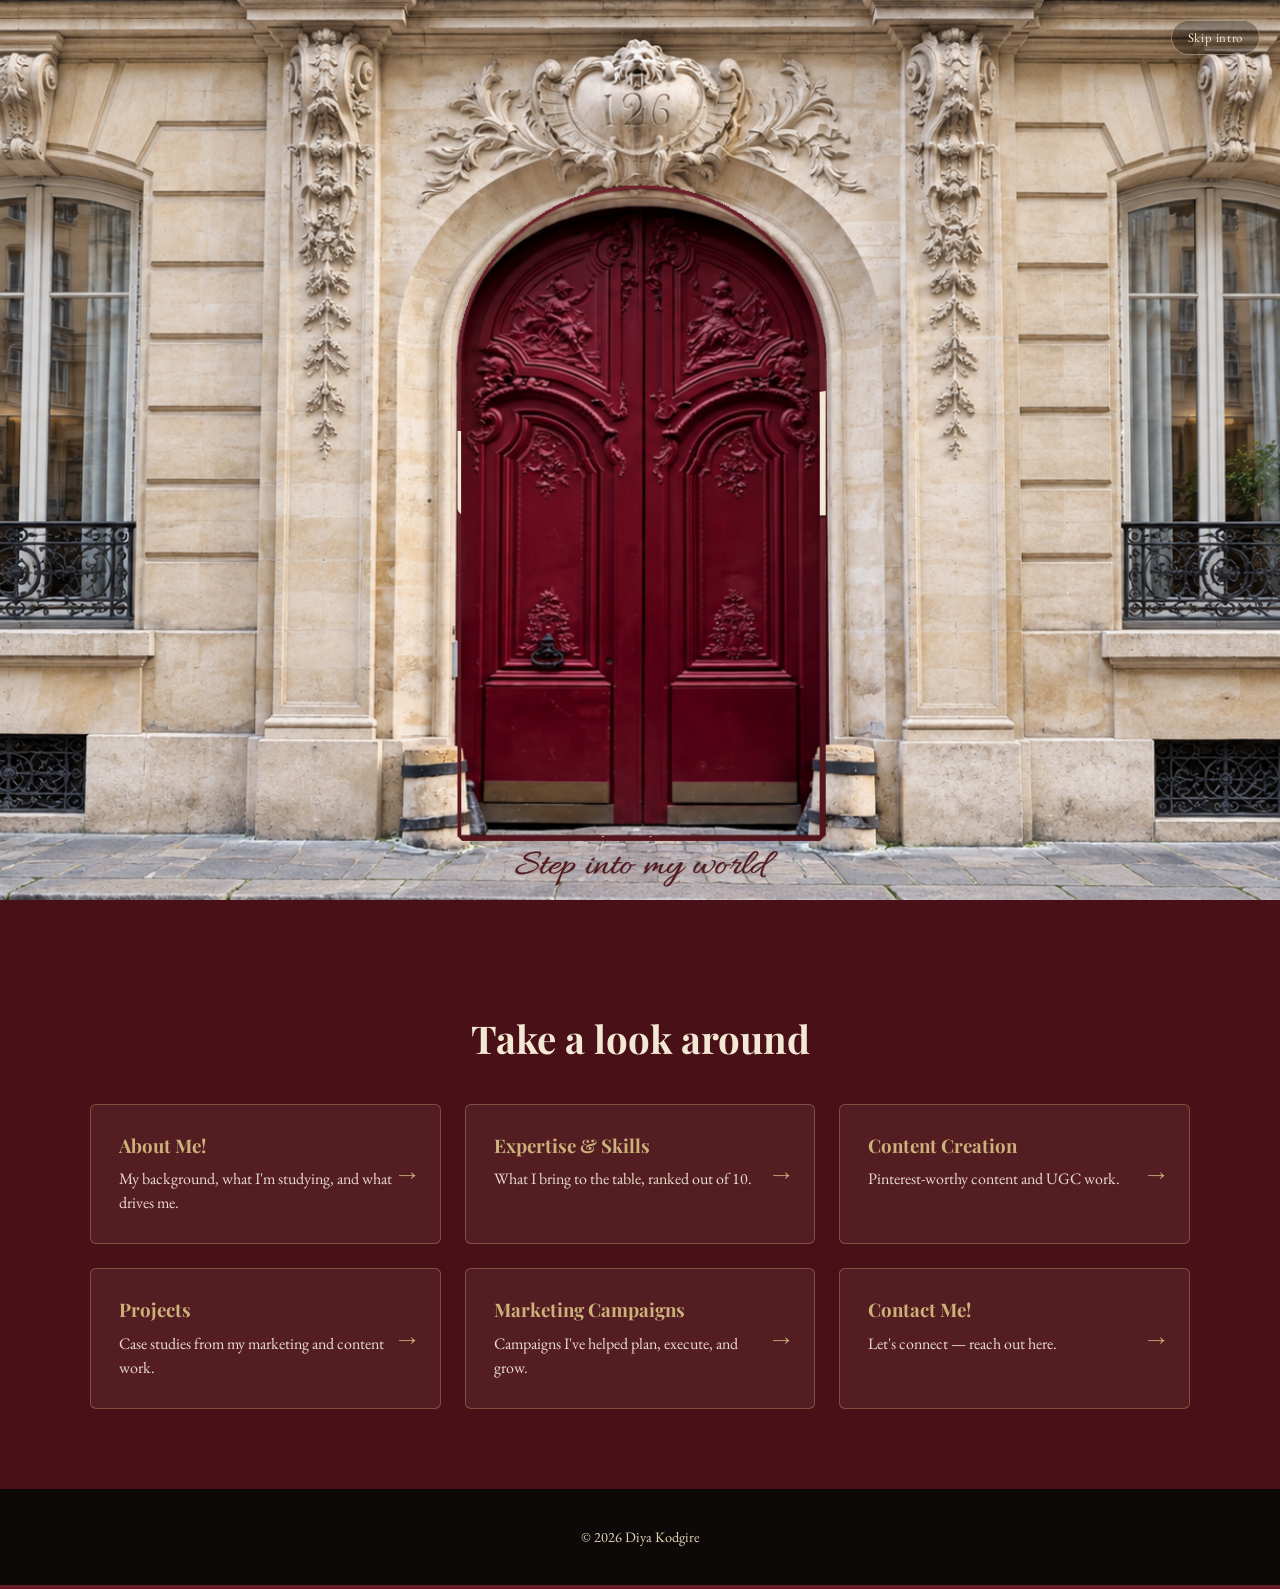
==== index.html @ 5c62ebff "feat: refine landing page navigation and interactions" ====
<!DOCTYPE html>
<html lang="en">
<head>
<meta charset="UTF-8" />
<meta name="viewport" content="width=device-width, initial-scale=1.0" />
<title>Diya Kodgire | Portfolio</title>
<meta name="description" content="Diya Kodgire — Content Creation, Digital Marketing &amp; Advertising portfolio." />
<link rel="preconnect" href="https://fonts.googleapis.com" />
<link rel="preconnect" href="https://fonts.gstatic.com" crossorigin />
<link href="https://fonts.googleapis.com/css2?family=Playfair+Display:wght@500;700;900&family=EB+Garamond:ital,wght@0,400;0,600;1,400&family=Caveat:wght@600;700&family=Special+Elite&family=Allura&display=swap" rel="stylesheet" />
<link rel="stylesheet" href="assets/css/style.css" />
<link rel="stylesheet" href="assets/css/door-transition.css" />
</head>
<body>

<header class="navbar">
  <nav class="nav-inner">
    <a class="nav-brand" href="index.html">DK</a>
    <button class="nav-toggle" id="navToggle" aria-label="Toggle navigation" aria-expanded="false">
      <span></span><span></span><span></span>
    </button>
    <ul class="nav-links" id="navLinks">
      <li><a href="index.html">Home</a></li>
      <li><a href="about.html">About</a></li>
      <li><a href="skills.html">Skills</a></li>
      <li><a href="content-creation.html">Content</a></li>
      <li><a href="projects.html">Projects</a></li>
      <li><a href="marketing-campaigns.html">Campaigns</a></li>
      <li><a href="contact.html">Contact</a></li>
    </ul>
  </nav>
</header>

<main>

  <section class="section hero hero--landing">
    <div class="hero-content">
      <h1 class="hero-title">Diya Kodgire</h1>
      <p class="hero-subtitle">Content Creation&nbsp;|&nbsp;Digital Marketing&nbsp;|&nbsp;Advertising</p>
    </div>
    <a class="scroll-cue" href="#explore">
      <span class="scroll-cue-label">Explore my work</span>
      <svg class="scroll-cue-arrow" viewBox="0 0 24 24" width="20" height="20" aria-hidden="true" focusable="false">
        <path d="M4 9 L12 17 L20 9" fill="none" stroke="currentColor" stroke-width="1.75" stroke-linecap="round" stroke-linejoin="round" />
      </svg>
    </a>
  </section>

  <!-- Selected Work: reserved for real project titles/descriptions/images
       (see assets/images/README.md) — deliberately not rendered until
       there's real completed work to show, rather than placeholder cards.
       Once ready, it belongs here, between the hero and .explore below,
       as a <section class="section selected-work" id="selected-work">
       matching the section/heading pattern used throughout this page. -->

  <section class="section explore" id="explore">
    <h2 class="section-heading center">Take a look around</h2>
    <div class="explore-grid">
      <a class="explore-card" href="about.html">
        <h3>About Me!</h3>
        <p>My background, what I'm studying, and what drives me.</p>
        <span class="explore-card-arrow" aria-hidden="true">&rarr;</span>
      </a>
      <a class="explore-card" href="skills.html">
        <h3>Expertise &amp; Skills</h3>
        <p>What I bring to the table, ranked out of 10.</p>
        <span class="explore-card-arrow" aria-hidden="true">&rarr;</span>
      </a>
      <a class="explore-card" href="content-creation.html">
        <h3>Content Creation</h3>
        <p>Pinterest-worthy content and UGC work.</p>
        <span class="explore-card-arrow" aria-hidden="true">&rarr;</span>
      </a>
      <a class="explore-card" href="projects.html">
        <h3>Projects</h3>
        <p>Case studies from my marketing and content work.</p>
        <span class="explore-card-arrow" aria-hidden="true">&rarr;</span>
      </a>
      <a class="explore-card" href="marketing-campaigns.html">
        <h3>Marketing Campaigns</h3>
        <p>Campaigns I've helped plan, execute, and grow.</p>
        <span class="explore-card-arrow" aria-hidden="true">&rarr;</span>
      </a>
      <a class="explore-card" href="contact.html">
        <h3>Contact Me!</h3>
        <p>Let's connect — reach out here.</p>
        <span class="explore-card-arrow" aria-hidden="true">&rarr;</span>
      </a>
    </div>
  </section>

</main>

<footer class="site-footer">
  <p>&copy; <span id="year"></span> Diya Kodgire</p>
</footer>

<!-- Lives outside the door-transition overlay (which is removed from the
     DOM once the intro finishes), so it stays reachable afterward. Hidden
     until the intro completes or is skipped — see the script below. -->
<button type="button" id="replayIntro" class="replay-intro" hidden>Replay intro</button>

<script src="assets/js/main.js"></script>
<script src="https://cdnjs.cloudflare.com/ajax/libs/gsap/3.12.5/gsap.min.js"></script>
<script src="assets/js/door-transition.js"></script>
<script>
  var DOOR_ASSETS = {
    frame: 'assets/images/door/frame.png',
    doorLeft: 'assets/images/door/door-left.png',
    doorRight: 'assets/images/door/door-right.png',
    facadeWide: 'assets/images/door/facade-wide.png',
    frameWide: 'assets/images/door/frame-wide.png',
    doorLeftWide: 'assets/images/door/door-left-wide.png',
    doorRightWide: 'assets/images/door/door-right-wide.png',
  };

  var replayBtn = document.getElementById('replayIntro');

  // The Replay button's visibility depends on two independent things: the
  // intro must be finished/skipped (introReady), AND the footer must not
  // be in view (so the fixed bottom-right button never sits inside the
  // footer bar, even though it wouldn't visually overlap the centered
  // copyright text there — it just shouldn't share that space at all).
  // Both funnel through this one update so neither can show it while the
  // other says not to.
  var introReady = false;
  var footerInView = false;
  function updateReplayVisibility() {
    replayBtn.hidden = !introReady || footerInView;
  }

  // Starts (or restarts) the intro. init() builds an entirely fresh
  // overlay/listeners each call and tears its own down on completion
  // (see door-transition.js), so calling this again for a replay never
  // leaves a duplicate overlay or duplicate listeners behind. The Replay
  // button stays hidden for the whole run and only reappears once this
  // run's onComplete fires — whether from a real finish, Skip, or a
  // reduced-motion fade.
  function startDoorIntro() {
    introReady = false;
    updateReplayVisibility();
    DoorTransition.init({
      assets: DOOR_ASSETS,
      onComplete: function () {
        introReady = true;
        updateReplayVisibility();
      },
    });
  }

  replayBtn.addEventListener('click', function () {
    window.scrollTo(0, 0);
    startDoorIntro();
  });

  var footerEl = document.querySelector('.site-footer');
  if (footerEl && 'IntersectionObserver' in window) {
    var footerObserver = new IntersectionObserver(function (entries) {
      footerInView = entries[0].isIntersecting;
      updateReplayVisibility();
    });
    footerObserver.observe(footerEl);
  }

  startDoorIntro();
</script>
</body>
</html>
---- assets/css/style.css ----
/* ---------- Design tokens ---------- */
:root {
  --maroon-deep: #4a1017;
  --maroon: #641b24;
  --maroon-light: #7a2733;
  --cream: #f2e8d4;
  --cream-dim: #e2d5b8;
  --paper: #ece3cf;
  --paper-dark: #d8cbaa;
  --ink: #241210;
  --gold: #cbb27a;

  --font-display: 'Playfair Display', Georgia, serif;
  --font-body: 'EB Garamond', Georgia, serif;
  --font-script: 'Caveat', cursive;
  --font-mono: 'Special Elite', monospace;

  /* Approximate fallback for the sticky navbar's height, used only until
     main.js measures the real value on load (see setNavHeight()) — keeps
     .hero--landing correctly sized even before that first script tick. */
  --nav-h: 58px;
}

* { box-sizing: border-box; }
html { scroll-behavior: smooth; }

@media (prefers-reduced-motion: reduce) {
  html { scroll-behavior: auto; }
}

body {
  margin: 0;
  font-family: var(--font-body);
  color: var(--cream);
  background: var(--maroon);
}

img { max-width: 100%; display: block; }

/* ---------- Navbar ---------- */
.navbar {
  position: sticky;
  top: 0;
  z-index: 100;
  background: #0d0908;
  border-bottom: 1px solid rgba(203, 178, 122, 0.25);
}

/* .nav-inner is centered with a max-width for the link group, which also
   pins .nav-brand inline with that centered container. Taking the brand out
   of this flow and anchoring it straight to .navbar (its nearest positioned
   ancestor) keeps it a fixed distance from the true viewport edge instead of
   the centered container's edge. */
.nav-inner {
  max-width: 1200px;
  margin: 0 auto;
  padding: 0.9rem 1.5rem;
  display: flex;
  align-items: center;
  justify-content: flex-end;
}

.nav-brand {
  position: absolute;
  left: 24px;
  top: 50%;
  transform: translateY(-50%);
  font-family: var(--font-display);
  font-weight: 700;
  color: var(--cream);
  text-decoration: none;
  font-size: 1.25rem;
  letter-spacing: 0.05em;
}

.nav-links {
  list-style: none;
  display: flex;
  gap: 1.75rem;
  margin: 0;
  padding: 0;
}

.nav-links a {
  color: var(--cream);
  text-decoration: none;
  font-family: var(--font-display);
  font-size: 0.98rem;
  letter-spacing: 0.02em;
  transition: color 0.2s ease;
}

.nav-links a:hover { color: var(--gold); }

.nav-links a.active {
  color: var(--gold);
  border-bottom: 1px solid var(--gold);
}

.nav-toggle {
  display: none;
  flex-direction: column;
  gap: 5px;
  background: none;
  border: none;
  cursor: pointer;
  padding: 0.5rem;
}

.nav-toggle span {
  width: 24px;
  height: 2px;
  background: var(--cream);
  display: block;
}

/* ---------- Sections ---------- */
.section {
  padding: 5rem 1.5rem;
}

.section-heading {
  font-family: var(--font-display);
  font-weight: 700;
  font-size: clamp(1.8rem, 3vw, 2.6rem);
  margin-bottom: 0.5rem;
}

.section-note {
  font-style: italic;
  opacity: 0.75;
  max-width: 640px;
  margin: 0 0 2.5rem;
}

.section-heading.center {
  text-align: center;
  max-width: 1100px;
  margin-left: auto;
  margin-right: auto;
}

/* ---------- Hero ---------- */
.hero {
  min-height: 90vh;
  display: flex;
  align-items: center;
  justify-content: center;
  text-align: center;
  background:
    radial-gradient(ellipse at center, rgba(255,255,255,0.04), transparent 60%),
    linear-gradient(160deg, var(--maroon-light), var(--maroon-deep));
}

/* Fills exactly the viewport space left below the sticky navbar, so the
   hero+navbar together occupy the full screen on load and no part of the
   next section is visible until the user scrolls — sized via calc()
   against the navbar's real measured height (see main.js), not a fixed
   spacer element. .scroll-cue below anchors to this, not .hero, so it
   only ever appears on the full-screen landing hero. */
.hero--landing {
  position: relative;
  min-height: calc(100svh - var(--nav-h));
}

.hero-title {
  font-family: var(--font-display);
  font-weight: 900;
  font-size: clamp(4rem, 13vw, 10rem);
  margin: 0;
  color: var(--cream);
  text-shadow: 3px 3px 0 rgba(0,0,0,0.35);
  line-height: 1;
}

.hero-subtitle {
  font-family: var(--font-display);
  letter-spacing: 0.18em;
  text-transform: uppercase;
  font-size: clamp(0.85rem, 1.6vw, 1.3rem);
  margin: 1.5rem 0 0;
  color: var(--cream-dim);
}

/* Understated invitation to scroll — sits near the bottom of the
   full-screen hero, independent of .hero-content's own centering, and
   never competes with the hero title/subtitle above it. */
.scroll-cue {
  position: absolute;
  left: 50%;
  bottom: max(2.25rem, env(safe-area-inset-bottom));
  transform: translateX(-50%);
  display: flex;
  flex-direction: column;
  align-items: center;
  gap: 0.4rem;
  color: var(--cream);
  text-decoration: none;
  opacity: 0.8;
  transition: opacity 0.25s ease;
}

.scroll-cue:hover,
.scroll-cue:focus-visible {
  opacity: 1;
}

.scroll-cue:focus-visible {
  outline: 2px solid var(--gold);
  outline-offset: 6px;
  border-radius: 4px;
}

.scroll-cue-label {
  font-family: var(--font-body);
  font-style: italic;
  font-size: 0.92rem;
  letter-spacing: 0.06em;
}

.scroll-cue-arrow {
  animation: scroll-cue-bob 2.2s ease-in-out infinite;
}

@keyframes scroll-cue-bob {
  0%, 100% { transform: translateY(0); opacity: 0.7; }
  50% { transform: translateY(6px); opacity: 1; }
}

@media (prefers-reduced-motion: reduce) {
  .scroll-cue-arrow { animation: none; }
}

/* ---------- Explore (landing page nav grid) ---------- */
.explore {
  background: var(--maroon-deep);
}

.explore-grid {
  max-width: 1100px;
  margin: 2.5rem auto 0;
  display: grid;
  grid-template-columns: repeat(auto-fit, minmax(260px, 1fr));
  gap: 1.5rem;
}

.explore-card {
  position: relative;
  display: block;
  background: rgba(242, 232, 212, 0.06);
  border: 1px solid rgba(203, 178, 122, 0.35);
  border-radius: 6px;
  padding: 1.75rem 2.75rem 1.75rem 1.75rem;
  text-decoration: none;
  color: var(--cream);
  transition: transform 0.3s ease, background 0.3s ease, border-color 0.3s ease;
}

.explore-card:hover,
.explore-card:focus-visible {
  transform: translateY(-4px);
  background: rgba(242, 232, 212, 0.12);
  border-color: var(--gold);
}

.explore-card:focus-visible {
  outline: 2px solid var(--gold);
  outline-offset: 3px;
}

.explore-card h3 {
  font-family: var(--font-display);
  margin: 0 0 0.6rem;
  color: var(--gold);
}

.explore-card p {
  margin: 0;
  color: var(--cream);
  opacity: 0.95;
  line-height: 1.5;
}

.explore-card-arrow {
  position: absolute;
  right: 1.5rem;
  top: 50%;
  transform: translate(0, -50%);
  color: var(--gold);
  font-size: 1.15rem;
  transition: transform 0.3s ease;
}

.explore-card:hover .explore-card-arrow,
.explore-card:focus-visible .explore-card-arrow {
  transform: translate(4px, -50%);
}

@media (prefers-reduced-motion: reduce) {
  .explore-card,
  .explore-card-arrow {
    transition: none;
  }
}

/* ---------- About ---------- */
.about-grid {
  max-width: 1200px;
  margin: 0 auto;
  display: grid;
  grid-template-columns: 320px 1fr;
  gap: 3rem;
  align-items: start;
}

.polaroid {
  background: var(--cream);
  padding: 1rem 1rem 1.25rem;
  box-shadow: 0 10px 25px rgba(0,0,0,0.35);
  transform: rotate(-2deg);
  margin: 0;
}

.polaroid-photo {
  width: 100%;
  aspect-ratio: 3 / 4;
  background: linear-gradient(160deg, #cfc2a2, #a99a72);
  display: flex;
  align-items: center;
  justify-content: center;
  color: var(--ink);
  font-family: var(--font-body);
  font-size: 0.85rem;
  text-align: center;
  padding: 1rem;
}

.polaroid figcaption {
  font-family: var(--font-display);
  color: var(--ink);
  text-align: center;
  padding-top: 0.75rem;
  border-top: 1px solid var(--paper-dark);
  margin-top: 0.75rem;
  letter-spacing: 0.05em;
}

.display-heading {
  font-family: var(--font-display);
  font-weight: 900;
  font-size: clamp(2.4rem, 5vw, 3.6rem);
  margin: 0;
}

.about-name {
  font-size: 1.4rem;
  margin: 0.25rem 0 1.5rem;
}

.about-copy p {
  line-height: 1.7;
  font-size: 1.08rem;
  margin: 0 0 1.25rem;
}

.about-copy strong { color: var(--gold); }

.about-icons {
  display: flex;
  gap: 1rem;
  margin-top: 1.5rem;
}

.icon-circle {
  width: 52px;
  height: 52px;
  border-radius: 50%;
  background: var(--cream);
  color: var(--maroon-deep);
  display: flex;
  align-items: center;
  justify-content: center;
  font-size: 1.3rem;
}

/* ---------- Skills ---------- */
.skills {
  background: var(--maroon-deep);
  padding: 0;
}

.skills-grid {
  display: grid;
  grid-template-columns: 1fr 1fr;
  min-height: 90vh;
}

.skills-illustration {
  display: flex;
  flex-direction: column;
  align-items: center;
  justify-content: center;
  padding: 3rem;
  text-align: center;
}

.acai-bowl-placeholder {
  font-size: 6rem;
  margin-bottom: 1.5rem;
}

.skills-caption {
  font-family: var(--font-script);
  font-size: 1.6rem;
  color: var(--gold);
  max-width: 320px;
  transform: rotate(-2deg);
}

.receipt {
  background: var(--paper);
  color: var(--ink);
  padding: 3.5rem 3rem;
  display: flex;
  flex-direction: column;
  justify-content: center;
  font-family: var(--font-mono);
  background-image:
    repeating-linear-gradient(rgba(0,0,0,0.015) 0 2px, transparent 2px 4px);
}

.receipt-title {
  font-family: var(--font-display);
  font-size: clamp(1.8rem, 3vw, 2.6rem);
  margin: 0 0 0.5rem;
}

.receipt-subtitle {
  font-style: italic;
  opacity: 0.75;
  margin: 0 0 1rem;
}

.receipt-rule {
  border: none;
  border-top: 2px solid var(--ink);
  margin: 1rem 0;
}

.receipt-list {
  list-style: none;
  margin: 0;
  padding: 0;
}

.receipt-list li {
  display: flex;
  justify-content: space-between;
  padding: 0.5rem 0;
  font-size: 1rem;
}

.receipt-total {
  display: flex;
  align-items: center;
  justify-content: space-between;
  margin-top: 1rem;
  gap: 1.5rem;
}

.barcode {
  flex: 1;
  height: 46px;
  background: repeating-linear-gradient(90deg, var(--ink) 0 3px, transparent 3px 6px);
}

.receipt-stamp {
  display: flex;
  align-items: center;
  gap: 0.75rem;
  font-family: var(--font-display);
  font-size: 1.2rem;
  white-space: nowrap;
}

.stamp-circle {
  border: 2px solid var(--maroon);
  color: var(--maroon);
  border-radius: 50%;
  width: 90px;
  height: 90px;
  display: flex;
  align-items: center;
  justify-content: center;
  text-align: center;
  font-size: 0.85rem;
  line-height: 1.1;
  transform: rotate(-8deg);
}

/* ---------- Content Creation ---------- */
.content-creation {
  background: var(--paper);
  color: var(--ink);
}

.content-creation .section-heading { color: var(--ink); }

.masonry {
  columns: 4 260px;
  column-gap: 1.25rem;
  max-width: 1300px;
  margin: 0 auto;
}

.masonry-item {
  break-inside: avoid;
  margin: 0 0 1.25rem;
  background: var(--cream);
  padding: 0.6rem 0.6rem 0.9rem;
  box-shadow: 0 6px 16px rgba(0,0,0,0.15);
}

.placeholder-photo {
  position: relative;
}

.masonry .placeholder-photo {
  aspect-ratio: 3 / 4;
  background: linear-gradient(160deg, #d8cca9, #b7a878);
}

.masonry-item figcaption {
  padding-top: 0.6rem;
  font-family: var(--font-display);
  font-size: 0.95rem;
  color: var(--maroon-deep);
}

/* ---------- Projects / Marketing Campaigns ---------- */
.projects, .marketing-campaigns { background: var(--maroon); }

.card-grid {
  max-width: 1100px;
  margin: 0 auto;
  display: grid;
  grid-template-columns: repeat(auto-fit, minmax(260px, 1fr));
  gap: 1.5rem;
}

.placeholder-card {
  background: rgba(242, 232, 212, 0.06);
  border: 1px dashed rgba(242, 232, 212, 0.35);
  border-radius: 6px;
  padding: 1.75rem;
}

.placeholder-card h3 {
  font-family: var(--font-display);
  margin: 0 0 0.6rem;
}

.placeholder-card p {
  opacity: 0.8;
  line-height: 1.6;
  margin: 0 0 1rem;
}

.card-tag {
  display: inline-block;
  font-family: var(--font-display);
  font-size: 0.8rem;
  letter-spacing: 0.08em;
  text-transform: uppercase;
  color: var(--gold);
  border: 1px solid var(--gold);
  border-radius: 999px;
  padding: 0.2rem 0.75rem;
}

/* ---------- Contact ---------- */
.contact { background: var(--maroon-deep); text-align: center; }

.contact-links {
  display: flex;
  gap: 1.5rem;
  justify-content: center;
  flex-wrap: wrap;
}

.contact-link {
  font-family: var(--font-display);
  color: var(--cream);
  text-decoration: none;
  border: 1px solid var(--gold);
  padding: 0.75rem 2rem;
  border-radius: 999px;
  transition: background 0.2s ease, color 0.2s ease;
}

.contact-link:hover {
  background: var(--gold);
  color: var(--maroon-deep);
}

/* ---------- Footer ---------- */
.site-footer {
  background: #0d0908;
  color: var(--cream-dim);
  text-align: center;
  padding: 1.5rem;
  font-size: 0.9rem;
}

/* ---------- Responsive ---------- */
@media (max-width: 860px) {
  .about-grid { grid-template-columns: 1fr; }
  .polaroid { max-width: 320px; margin: 0 auto; }
  .skills-grid { grid-template-columns: 1fr; }

  .nav-brand { left: 16px; }
  .nav-toggle { display: flex; }
  .nav-links {
    position: absolute;
    top: 100%;
    left: 0;
    right: 0;
    background: #0d0908;
    flex-direction: column;
    align-items: center;
    padding: 1rem 0;
    gap: 1rem;
    display: none;
  }
  .nav-links.open { display: flex; }
}
---- assets/css/door-transition.css ----
/* ==========================================================================
   Door entrance transition — isolated, namespaced component.
   Three swappable layers:
     .door-transition__frame       -> stationary stone arch (swap for frame.png)
     .door-transition__door--left  -> left leaf (swap for door-left.png)
     .door-transition__door--right -> right leaf (swap for door-right.png)
   To use real photo assets instead of the illustrated fallback, replace each
   layer's inner content with a single <img> matching that layer's class for
   sizing (see assets/images/door/README.md).
   ========================================================================== */

.door-transition {
  --dt-maroon-deep: var(--maroon-deep, #4a1017);
  --dt-maroon: var(--maroon, #641b24);
  --dt-maroon-light: var(--maroon-light, #7a2733);
  --dt-maroon-panel: #57161d;
  --dt-cream: var(--cream, #f2e8d4);
  --dt-gold: var(--gold, #cbb27a);
  --dt-gold-dim: #a68f5c;
  --dt-stone-hi: #efe3c6;
  --dt-stone: #dbcca6;
  --dt-stone-mid: #bfab7d;
  --dt-stone-dark: #937f57;
  --dt-stone-shadow: #5c4c34;

  position: fixed;
  inset: 0;
  z-index: 9999;
  overflow: hidden;
}

.door-transition[data-stage="hidden"] {
  display: none;
}

/* .scene is the single element the "camera push through" animates (via
   GSAP, transform only — no opacity/fade); it has no background of its
   own so it can never sit between the opening and the real page. */
.door-transition__scene {
  position: absolute;
  inset: 0;
  width: 100vw;
  height: 100svh;
  perspective: 2400px;
}

/* Fallback color, only ever visible if .facade has no image (illustrated
   mode, or the facade asset failed to load) — a SEPARATE layer (not
   .scene's own background) because it needs its own clip-path hole,
   computed the same way as .frame's, otherwise it would sit between the
   archway opening and the real page and the "reveal" would show this
   gradient instead of the actual landing page. */
.door-transition__backdrop {
  position: absolute;
  inset: 0;
  z-index: -1;
  overflow: hidden;
  background:
    radial-gradient(ellipse 90% 70% at 50% 38%, var(--dt-maroon-light) 0%, var(--dt-maroon) 45%, var(--dt-maroon-deep) 100%);
}

/* Full architectural facade environment, object-fit: cover, filling
   100vw x 100svh, sat directly behind .stage. In wide-bundle mode this
   shows frame-wide.png — the facade photo with its own archway opening
   already cut transparent in its alpha channel, so it plays both the
   "environment" and "frame" roles at once: no separate clip-path, no
   separate close-up frame layer, nothing to cross-fade. In non-bundle
   mode this is empty and .door-transition__frame (below) does the job
   instead, clipped by JS to match the doors' rendered bounds. */
.door-transition__facade {
  position: absolute;
  inset: 0;
  z-index: 0;
  overflow: hidden;
}

.door-transition__facade img {
  position: absolute;
  inset: 0;
  width: 100%;
  height: 100%;
  object-fit: cover;
}

/* Fixed at frame.png's native 690x1200 pixel size — the single coordinate
   system both doors (and, in non-bundle mode, .frame) are laid out
   against (see their percentages below). JS positions and scales this
   box — either centered at a plain contain-fit scale (no facade bundle),
   or aligned exactly over the doorway as it appears inside the wide
   facade photo — so the doorway is always shown whole, at its true
   proportions, never independently stretched. */
.door-transition__stage {
  position: absolute;
  z-index: 1;
  left: 0;
  top: 0;
  width: 690px;
  height: 1200px;
  transform-origin: top left;
}

/* Bundle mode only (see buildMarkup) — an opaque catch-all directly behind
   the two door leaves, clipped to the exact archway opening in setup()
   (door-transition.js). Sits above .facade's own z-index:0 but below the
   doors' z-index:2, so it is only ever visible through a gap BETWEEN the
   leaves — a mis-registered sub-pixel seam at rest, or the deliberate
   few-px hover seam-gap — never once the doors have actually opened. */
.door-transition__doorway-backing {
  position: absolute;
  inset: 0;
  z-index: 1;
  background: var(--dt-maroon-deep);
  pointer-events: none;
  opacity: 1;
  transition: opacity 350ms ease-out;
}
/* Stays fully opaque through rest/hover and the very start of the click,
   then fades once the doors have visibly begun swinging (a real,
   deliberate gap — not hover's few-px seam) — a plain CSS transition
   with a delay, never GSAP or a JS timer. */
.door-transition[data-stage="opening"] .door-transition__doorway-backing {
  transition-delay: 200ms;
  opacity: 0;
}

/* ---------- Non-bundle mode only: stationary frame ----------
   Fills the whole stage with real stone material; a JS-computed clip-path
   (matched exactly to the doors' rendered bounds) cuts the archway opening
   out of it, so whatever is behind — the doors, then the real page — is
   genuinely visible through the opening, not a placeholder. A soft-edged
   mask blends its rectangular boundary into the backdrop behind it rather
   than cutting a hard-edged patch (only relevant here: in bundle mode
   there is no separate .frame element to mask). */
.door-transition__frame {
  position: absolute;
  inset: 0;
  z-index: 3;
  pointer-events: none;
  box-shadow: 0 30px 70px rgba(0, 0, 0, 0.5);
  -webkit-mask-image: radial-gradient(ellipse 92% 94% at 50% 50%, black 86%, transparent 100%);
  mask-image: radial-gradient(ellipse 92% 94% at 50% 50%, black 86%, transparent 100%);
}

/* Illustrated-only material — frame.png already carries a real transparent
   archway cutout, so this gradient would otherwise bleed through the photo's
   own opening wherever it sits outside the JS clip-path's hole. */
.door-transition__frame:not(:has(img)) {
  background: linear-gradient(155deg, var(--dt-stone) 0%, var(--dt-stone-mid) 55%, var(--dt-stone-dark) 100%);
}

.door-transition__frame img {
  width: 100%;
  height: 100%;
  object-fit: contain;
}

.door-transition__pilaster {
  position: absolute;
  top: 34%;
  bottom: 6%;
  width: 8%;
  background: linear-gradient(90deg, var(--dt-stone-dark), var(--dt-stone) 45%, var(--dt-stone-mid));
  box-shadow: inset 0 0 8px rgba(0, 0, 0, 0.25), 2px 3px 6px rgba(0, 0, 0, 0.35);
}

.door-transition__pilaster--left { left: 9%; }
.door-transition__pilaster--right { right: 9%; }

.door-transition__pilaster::before,
.door-transition__pilaster::after {
  content: "";
  position: absolute;
  left: -18%;
  right: -18%;
  height: 3.5%;
  background: #a0895f;
  box-shadow: 0 2px 4px rgba(0, 0, 0, 0.3);
}

.door-transition__pilaster::before { top: -2%; }
.door-transition__pilaster::after { bottom: -2%; }

.door-transition__keystone {
  position: absolute;
  top: 25%;
  left: 50%;
  width: 7.5%;
  height: 7%;
  background: linear-gradient(180deg, var(--dt-stone-hi), var(--dt-stone-mid));
  clip-path: polygon(32% 0, 68% 0, 100% 100%, 0% 100%);
  transform: translateX(-50%);
  box-shadow: 0 3px 6px rgba(0, 0, 0, 0.35);
}

.door-transition__arch-trim {
  position: absolute;
  left: 50%;
  bottom: 6.5%;
  width: 74%;
  height: 66%;
  transform: translateX(-50%);
  border-radius: 50% 50% 4px 4px / 34% 34% 4px 4px;
  background: transparent;
  box-shadow:
    inset 0 0 0 12px var(--dt-stone),
    inset 0 0 0 15px var(--dt-stone-shadow),
    inset 0 0 0 16px var(--dt-stone-hi);
}

.door-transition__cartouche {
  position: absolute;
  top: -3%;
  left: 50%;
  transform: translateX(-50%);
  width: 58%;
  filter: drop-shadow(1px 3px 1.5px rgba(0, 0, 0, 0.28));
}

.door-transition__bollard {
  position: absolute;
  bottom: -8%;
  width: 9%;
  aspect-ratio: 1 / 1.6;
  border-radius: 45% 45% 12% 12% / 22% 22% 8% 8%;
  background: linear-gradient(90deg, var(--dt-stone-dark) 0%, var(--dt-stone-hi) 32%, var(--dt-stone) 55%, var(--dt-stone-dark) 100%);
  box-shadow: 0 6px 10px rgba(0, 0, 0, 0.35);
}

.door-transition__bollard::before,
.door-transition__bollard::after {
  content: "";
  position: absolute;
  left: -6%;
  right: -6%;
  height: 10%;
  background: rgba(20, 16, 10, 0.6);
}

.door-transition__bollard::before { top: 26%; }
.door-transition__bollard::after { top: 50%; }

.door-transition__bollard--left { left: 2%; }
.door-transition__bollard--right { right: 2%; }

/* ---------- Layers 2 & 3: door leaves ----------
   Sized and positioned to match door-left.png/door-right.png's own pixel
   geometry against frame.png's archway opening exactly (measured from the
   source photo crops: each leaf is 240x863 against a 690x1200 frame). */
.door-transition__door {
  position: absolute;
  bottom: 4.33%;
  height: 71.92%;
  width: 34.78%;
  overflow: hidden;
  will-change: transform;
  z-index: 2;
  /* Hover-only: seam-gap (translateX) + pop-forward (scale) + brightness/
     saturation (filter). Native CSS transition, never GSAP — see
     [data-hover="on"] below. Rest state (no transform/filter) needs no
     rule of its own; this is just the transition timing. */
  transition: transform 300ms ease, filter 300ms ease;
}

/* Illustrated-only material — door-left.png/door-right.png (and their
   wide-bundle counterparts) already carry the real arched leaf silhouette
   in their own alpha channel, transparent in the top corners outside the
   curve. Scoping this fallback color/shadow to the no-img case (matching
   .door-transition__frame's own pattern above) keeps it from showing
   through those transparent corners as a false maroon patch above the
   doorway. */
.door-transition__door:not(:has(img)) {
  background:
    repeating-linear-gradient(100deg, rgba(0, 0, 0, 0.05) 0 1px, transparent 1px 3px),
    linear-gradient(100deg, rgba(255, 255, 255, 0.16) 0%, transparent 16%),
    linear-gradient(120deg, var(--dt-maroon-light) 0%, var(--dt-maroon) 45%, var(--dt-maroon-panel) 100%);
  box-shadow: inset 0 0 50px rgba(0, 0, 0, 0.45);
}

.door-transition__door img {
  width: 100%;
  height: 100%;
  object-fit: contain;
}

.door-transition__door--left {
  left: 15.51%;
}

.door-transition__door--right {
  left: 50%;
}

/* The INNER swing wrapper — rotateY, and ONLY rotateY, ever animates this
   element (hover's small inward tilt AND the real door-open transition
   alike), via plain native CSS transitions (see [data-hover="on"] and
   [data-stage="opening"] below) — never GSAP, so the doors open even if
   the CDN script fails to load. Same size as the outer
   .door-transition__door it lives in; only its transform-origin differs
   per side, so it hinges on the doorway's true outer edge exactly like the
   outer wrapper used to. */
.door-transition__door-swing {
  position: absolute;
  inset: 0;
  width: 100%;
  height: 100%;
  transform: rotateY(0deg);
  transition: transform 300ms ease;
}

.door-transition__door--left .door-transition__door-swing {
  transform-origin: left center;
}

.door-transition__door--right .door-transition__door-swing {
  transform-origin: right center;
}

/* ---------- Hover preview — entirely CSS, never GSAP ---------- */
.door-transition[data-hover="on"] .door-transition__door--left {
  transform: translateX(-4px) scale(1.015);
  filter: brightness(1.08) saturate(1.15);
}
.door-transition[data-hover="on"] .door-transition__door--right {
  transform: translateX(4px) scale(1.015);
  filter: brightness(1.08) saturate(1.15);
}
.door-transition[data-hover="on"] .door-transition__door--left .door-transition__door-swing {
  transform: rotateY(-5deg);
}
.door-transition[data-hover="on"] .door-transition__door--right .door-transition__door-swing {
  transform: rotateY(5deg);
}
.door-transition[data-hover="on"] .door-transition__door-shadow {
  opacity: 0.6;
}
.door-transition[data-hover="on"] .door-transition__door-depth {
  opacity: 1;
}

/* ---------- The real door-open animation — entirely CSS, never GSAP ----------
   Triggered simply by setting data-stage="opening" on the overlay
   (door-transition.js). This is the ONLY rule that moves the doors during
   the real opening; nothing else touches .door-transition__door-swing's
   transform once this attribute is set, so there is nothing for GSAP (or
   its absence) to interfere with. If data-hover="on" was still set the
   instant this fires, JS has already removed it in the same tick, so the
   transition retargets smoothly from wherever the hover tilt currently is
   toward this new target — no snap back to closed first. */
.door-transition[data-stage="opening"] .door-transition__door--left .door-transition__door-swing {
  transition-duration: 1000ms;
  transform: rotateY(-105deg);
}
.door-transition[data-stage="opening"] .door-transition__door--right .door-transition__door-swing {
  transition-duration: 1000ms;
  transform: rotateY(105deg);
}
/* The outer wrapper's own hover pop eases back to rest the instant the
   real opening begins, so it never lingers through the swing. */
.door-transition[data-stage="opening"] .door-transition__door--left,
.door-transition[data-stage="opening"] .door-transition__door--right {
  transform: none;
  filter: none;
  transition: transform 300ms ease, filter 300ms ease;
}
.door-transition[data-stage="opening"] .door-transition__door-depth {
  opacity: 0;
  transition: opacity 300ms ease;
}
/* Cast shadow deepens then fades over the course of the swing — a single
   declarative keyframe animation, timed to the same 1000ms as the swing
   itself. */
@keyframes dt-door-shadow-pulse {
  0% { opacity: 0; }
  30% { opacity: 1; }
  90% { opacity: 0; }
  100% { opacity: 0; }
}
.door-transition[data-stage="opening"] .door-transition__door-shadow {
  animation: dt-door-shadow-pulse 1000ms ease-out forwards;
}

/* Illustrated-only shape hacks: door-left.png/door-right.png already carry
   their real arched silhouette (and the seam between them) in their own
   alpha channel, so faking one with border-radius/border would only risk
   clipping the real photo's edge or drawing a mismatched extra seam line. */
.door-transition__door--left:has(.door-transition__panel-arch) {
  border-top-left-radius: 100% 34%;
  border-right: 2px solid var(--dt-stone-shadow);
}

.door-transition__door--right:has(.door-transition__panel-arch) {
  border-top-right-radius: 100% 34%;
  border-left: 2px solid var(--dt-stone-shadow);
}

/* Cast shadow that deepens mid-swing, faded in/out via opacity only.
   door-left.png/door-right.png (photo mode) are transparent in their own
   top corners outside the arch curve — the CONTAINER stays a plain
   rectangle (matching the real photo's edge exactly, per the comment
   above), but this overlay's OWN top-outer corner is rounded to
   approximate that same curve, so its gradient/shadow doesn't bleed into
   the stone through those transparent corners the way a flat rectangle
   would. */
.door-transition__door-shadow {
  position: absolute;
  inset: 0;
  opacity: 0;
  pointer-events: none;
  transition: opacity 300ms ease;
}

.door-transition__door--left .door-transition__door-shadow {
  border-top-left-radius: 100% 34%;
  background: linear-gradient(to left, rgba(0, 0, 0, 0.55), transparent 60%);
}

.door-transition__door--right .door-transition__door-shadow {
  border-top-right-radius: 100% 34%;
  background: linear-gradient(to right, rgba(0, 0, 0, 0.55), transparent 60%);
}

/* Dark, realistic hover/focus depth cue — opacity-only (0 -> 1), a plain
   CSS transition like the shadow above. A drop shadow at the outer
   (hinge) edge plus an inset shadow at the seam edge reads as the door
   leaf lifting/popping forward off the stone, distinct per side. */
.door-transition__door-depth {
  position: absolute;
  inset: 0;
  opacity: 0;
  pointer-events: none;
  transition: opacity 300ms ease;
}

.door-transition__door--left .door-transition__door-depth {
  border-top-left-radius: 100% 34%;
  box-shadow:
    -14px 6px 30px rgba(0, 0, 0, 0.55),
    inset 8px 0 18px rgba(0, 0, 0, 0.45);
}

.door-transition__door--right .door-transition__door-depth {
  border-top-right-radius: 100% 34%;
  box-shadow:
    14px 6px 30px rgba(0, 0, 0, 0.55),
    inset -8px 0 18px rgba(0, 0, 0, 0.45);
}

.door-transition__panel-arch {
  position: absolute;
  left: 24%;
  right: 0;
  top: 6%;
  height: 30%;
  border: 2px solid rgba(0, 0, 0, 0.3);
  box-shadow:
    inset 0 0 0 4px rgba(0, 0, 0, 0.15),
    inset 0 8px 16px rgba(0, 0, 0, 0.35),
    inset 0 -3px 6px rgba(255, 255, 255, 0.08);
}

.door-transition__door--left .door-transition__panel-arch { border-top-left-radius: 120px; }
.door-transition__door--right .door-transition__panel-arch { left: 0; right: 24%; border-top-right-radius: 120px; }

.door-transition__panel-relief { position: absolute; inset: 8%; pointer-events: none; }

.door-transition__bracket { position: absolute; left: 16%; right: 0; top: 36%; height: 8%; pointer-events: none; }
.door-transition__door--right .door-transition__bracket { left: 0; right: 16%; }

.door-transition__panel-mid {
  position: absolute;
  left: 28%;
  right: 6%;
  top: 45%;
  height: 36%;
  border: 2px solid rgba(0, 0, 0, 0.3);
  border-top-left-radius: 80px;
  box-shadow:
    inset 0 0 0 4px rgba(0, 0, 0, 0.15),
    inset 0 8px 16px rgba(0, 0, 0, 0.35),
    inset 0 -3px 6px rgba(255, 255, 255, 0.08);
}

.door-transition__door--right .door-transition__panel-mid {
  left: 6%;
  right: 28%;
  border-top-left-radius: 0;
  border-top-right-radius: 80px;
}

.door-transition__sprig { position: absolute; bottom: 4%; left: 50%; transform: translateX(-50%); width: 60%; pointer-events: none; }

.door-transition__panel-base {
  position: absolute;
  left: 12%;
  right: 6%;
  top: 84%;
  bottom: 3%;
  background: linear-gradient(180deg, rgba(0, 0, 0, 0.08), rgba(0, 0, 0, 0.22));
  border: 2px solid rgba(0, 0, 0, 0.3);
  box-shadow: inset 0 4px 10px rgba(0, 0, 0, 0.35);
}

.door-transition__door--right .door-transition__panel-base { left: 6%; right: 12%; }

.door-transition__knocker {
  position: absolute;
  top: 63%;
  right: 14%;
  width: 22px;
  height: 22px;
  border-radius: 50%;
  background: radial-gradient(circle at 35% 30%, #4a4038, #17130f 75%);
  box-shadow: 0 2px 5px rgba(0, 0, 0, 0.6), inset 0 0 0 2px rgba(0, 0, 0, 0.5);
}

.door-transition__knocker::after {
  content: "";
  position: absolute;
  inset: 5px;
  border-radius: 50%;
  border: 2px solid rgba(80, 70, 60, 0.6);
}

/* ---------- Layer 4: the interactive doorway ----------
   A transparent, real <button> exactly covering both door leaves — the
   single hit target for pointer, touch and keyboard. It sits above the
   doors (and, in non-bundle mode, .frame) so it alone receives hover/
   focus/click; the visible leaves underneath respond via pure CSS (see
   [data-hover="on"]/[data-stage="opening"] above), never GSAP.

   Every default browser button affordance is explicitly stripped — border,
   background, box-shadow, native appearance, and the mobile tap-highlight
   flash — so a mouse click never paints a visible rectangle over the
   photo. `:focus:not(:focus-visible)` additionally suppresses browsers
   that still apply a plain :focus outline on click in some configurations;
   a real custom outline remains for keyboard users via :focus-visible. */
.door-transition__enter {
  all: unset;
  position: absolute;
  left: 15.51%;
  width: 69.27%;
  bottom: 4.33%;
  height: 71.92%;
  z-index: 4;
  cursor: pointer;
  display: block;
  appearance: none;
  -webkit-appearance: none;
  border: 0;
  background: transparent;
  box-shadow: none;
  outline: none;
  -webkit-tap-highlight-color: transparent;
}

.door-transition__enter:disabled {
  cursor: default;
}

.door-transition__enter:focus:not(:focus-visible) {
  outline: none;
}

.door-transition__enter:focus-visible {
  outline: 2px solid var(--dt-gold);
  outline-offset: 6px;
  border-radius: 50% 50% 6px 6px / 30% 30% 6px 6px;
}

/* "Step into my world" — a SECOND, separate button anchored to the true
   viewport (a sibling of .scene, not inside it — .scene itself carries the
   camera-push scale transform even at rest, so anything inside it is not
   in stable screen space). Its exact position is set in setup()
   (updatePhrasePosition in door-transition.js), directly below the doors'
   own computed on-screen bottom edge — an editorial caption sitting over
   the pavement, never overlapping the doors, carvings or crest. Same
   display face as the hero name (--font-display) at a medium weight, in
   the same deep maroon as the doors/landing page — deliberately plain, no
   shadow/gradient/glow/pill/box. Opacity fades via a plain CSS transition
   once the doors are substantially open (see [data-stage="opening"]
   below), finishing well before the camera push — never GSAP. Same
   button-chrome stripping as .door-transition__enter above, for the same
   reason (no visible click outline). */
.door-transition__phrase {
  all: unset;
  position: absolute;
  left: 50%;
  transform: translateX(-50%) translateY(0);
  z-index: 4;
  cursor: pointer;
  white-space: nowrap;
  opacity: 0.94;
  transition: transform 0.25s ease, opacity 0.25s ease;
  appearance: none;
  -webkit-appearance: none;
  border: 0;
  background: transparent;
  box-shadow: none;
  outline: none;
  -webkit-tap-highlight-color: transparent;
}

.door-transition__phrase:disabled {
  cursor: default;
}

/* Hover/focus lift lives on the OUTER button only, so it composes
   cleanly with the inner span's horizontal scale below instead of
   fighting it. */
.door-transition__phrase:hover,
.door-transition__phrase:focus-visible {
  transform: translateX(-50%) translateY(-3px);
  opacity: 1;
}

.door-transition__phrase:focus:not(:focus-visible) {
  outline: none;
}

.door-transition__phrase:focus-visible {
  outline: 2px solid var(--dt-maroon-deep);
  outline-offset: 6px;
  border-radius: 4px;
}

.door-transition[data-stage="opening"] .door-transition__phrase {
  transition-delay: 700ms;
  opacity: 0;
  pointer-events: none;
  transform: translateX(-50%) translateY(0);
}

/* Typography: Allura. Sized/weighted/stretched via the inner span (not
   the button) so the outer button's own translateY hover-lift never has
   to compose against a horizontal transform. Allura ships one weight
   only — presence comes from the text-stroke, not a fake bold — and the
   scaleX stretch (not letter-spacing) widens it, since large artificial
   letter-spacing would break the connected cursive strokes. */
.door-transition__phrase-text {
  display: inline-block;
  font-family: 'Allura', cursive;
  font-weight: 400;
  font-style: normal;
  text-transform: none;
  font-size: clamp(3rem, 5vw, 5.25rem);
  line-height: 0.95;
  letter-spacing: 0;
  color: #4a1017;
  -webkit-text-stroke: 0.3px currentColor;
  text-shadow: 0 1px 3px rgba(74, 16, 23, 0.16);
  transform: scaleX(1.12);
  transform-origin: center;
}

@media (max-width: 600px) {
  .door-transition__phrase {
    white-space: normal;
    text-align: center;
    max-width: 92vw;
  }
  /* Sized to comfortably fit on one line on most phones (that's the goal
     whenever width allows it) — wrapping to two lines is still available
     as a fallback for the narrowest devices, where it's unavoidable at a
     readable size. */
  .door-transition__phrase-text {
    display: inline-block;
    /* Without an explicit width, this shrink-to-fit inline-block can wrap
       to two lines even when its natural single-line width would fit —
       max-content forces it to measure (and wrap) against its own actual
       text width instead, so it only wraps when genuinely necessary. */
    width: max-content;
    max-width: 100%;
    font-size: clamp(2rem, 9vw, 2.75rem);
  }
}

/* ---------- Skip ---------- */
.door-transition__skip {
  position: absolute;
  top: max(1.25rem, env(safe-area-inset-top));
  right: max(1.25rem, env(safe-area-inset-right));
  z-index: 10;
  background: rgba(20, 16, 10, 0.35);
  border: 1px solid rgba(242, 232, 212, 0.4);
  color: var(--dt-cream);
  font-family: var(--font-body, Georgia, serif);
  font-size: 0.8rem;
  letter-spacing: 0.05em;
  padding: 0.5rem 1rem;
  border-radius: 999px;
  cursor: pointer;
  transition: opacity 0.3s ease, background 0.2s ease;
}

.door-transition__skip:hover { background: rgba(20, 16, 10, 0.55); }
.door-transition__skip:focus-visible { outline: 2px solid var(--dt-gold); outline-offset: 2px; }

.door-transition[data-stage="opening"] .door-transition__skip,
.door-transition[data-stage="revealing"] .door-transition__skip {
  opacity: 0;
  pointer-events: none;
  transition: opacity 0.3s ease;
}

/* prevent background scroll while the intro is active */
body.door-transition-lock {
  overflow: hidden;
  height: 100%;
}

@media (max-width: 640px) {
  .door-transition__skip {
    font-size: 0.72rem;
    padding: 0.45rem 0.85rem;
  }
}

/* ---------- Replay intro ----------
   Lives on the landing page itself, OUTSIDE the door-transition overlay
   (which is removed from the DOM once the intro finishes), so it stays
   reachable afterward. Hidden by default/while the intro is active —
   index.html shows it only once the overlay's onComplete fires (a real
   completion, Skip, or a reduced-motion fade all funnel through it) and
   hides it again the instant it's clicked. Matches the portfolio's own
   maroon/gold/cream palette, not the plain black preview-only status bar
   used during development. */
.replay-intro {
  position: fixed;
  right: max(1.1rem, env(safe-area-inset-right));
  bottom: max(1.1rem, env(safe-area-inset-bottom));
  z-index: 50;
  appearance: none;
  -webkit-appearance: none;
  border: 1px solid rgba(203, 178, 122, 0.32);
  background: rgba(36, 18, 16, 0.55);
  color: var(--cream-dim, #e2d5b8);
  font-family: var(--font-display, Georgia, serif);
  font-size: 0.72rem;
  letter-spacing: 0.03em;
  padding: 0.4rem 0.85rem;
  border-radius: 999px;
  cursor: pointer;
  box-shadow: 0 2px 8px rgba(0, 0, 0, 0.2);
  opacity: 0.8;
  transition: background 0.2s ease, opacity 0.2s ease, transform 0.2s ease;
}

.replay-intro:hover {
  background: rgba(74, 16, 23, 0.85);
  color: var(--cream, #f2e8d4);
  opacity: 1;
  transform: translateY(-1px);
}

.replay-intro:focus-visible {
  opacity: 1;
  outline: 2px solid var(--gold, #cbb27a);
  outline-offset: 3px;
}

.replay-intro[hidden] {
  display: none;
}

@media (max-width: 640px) {
  .replay-intro {
    right: max(0.75rem, env(safe-area-inset-right));
    bottom: max(0.75rem, env(safe-area-inset-bottom));
    font-size: 0.68rem;
    padding: 0.38rem 0.75rem;
  }
}
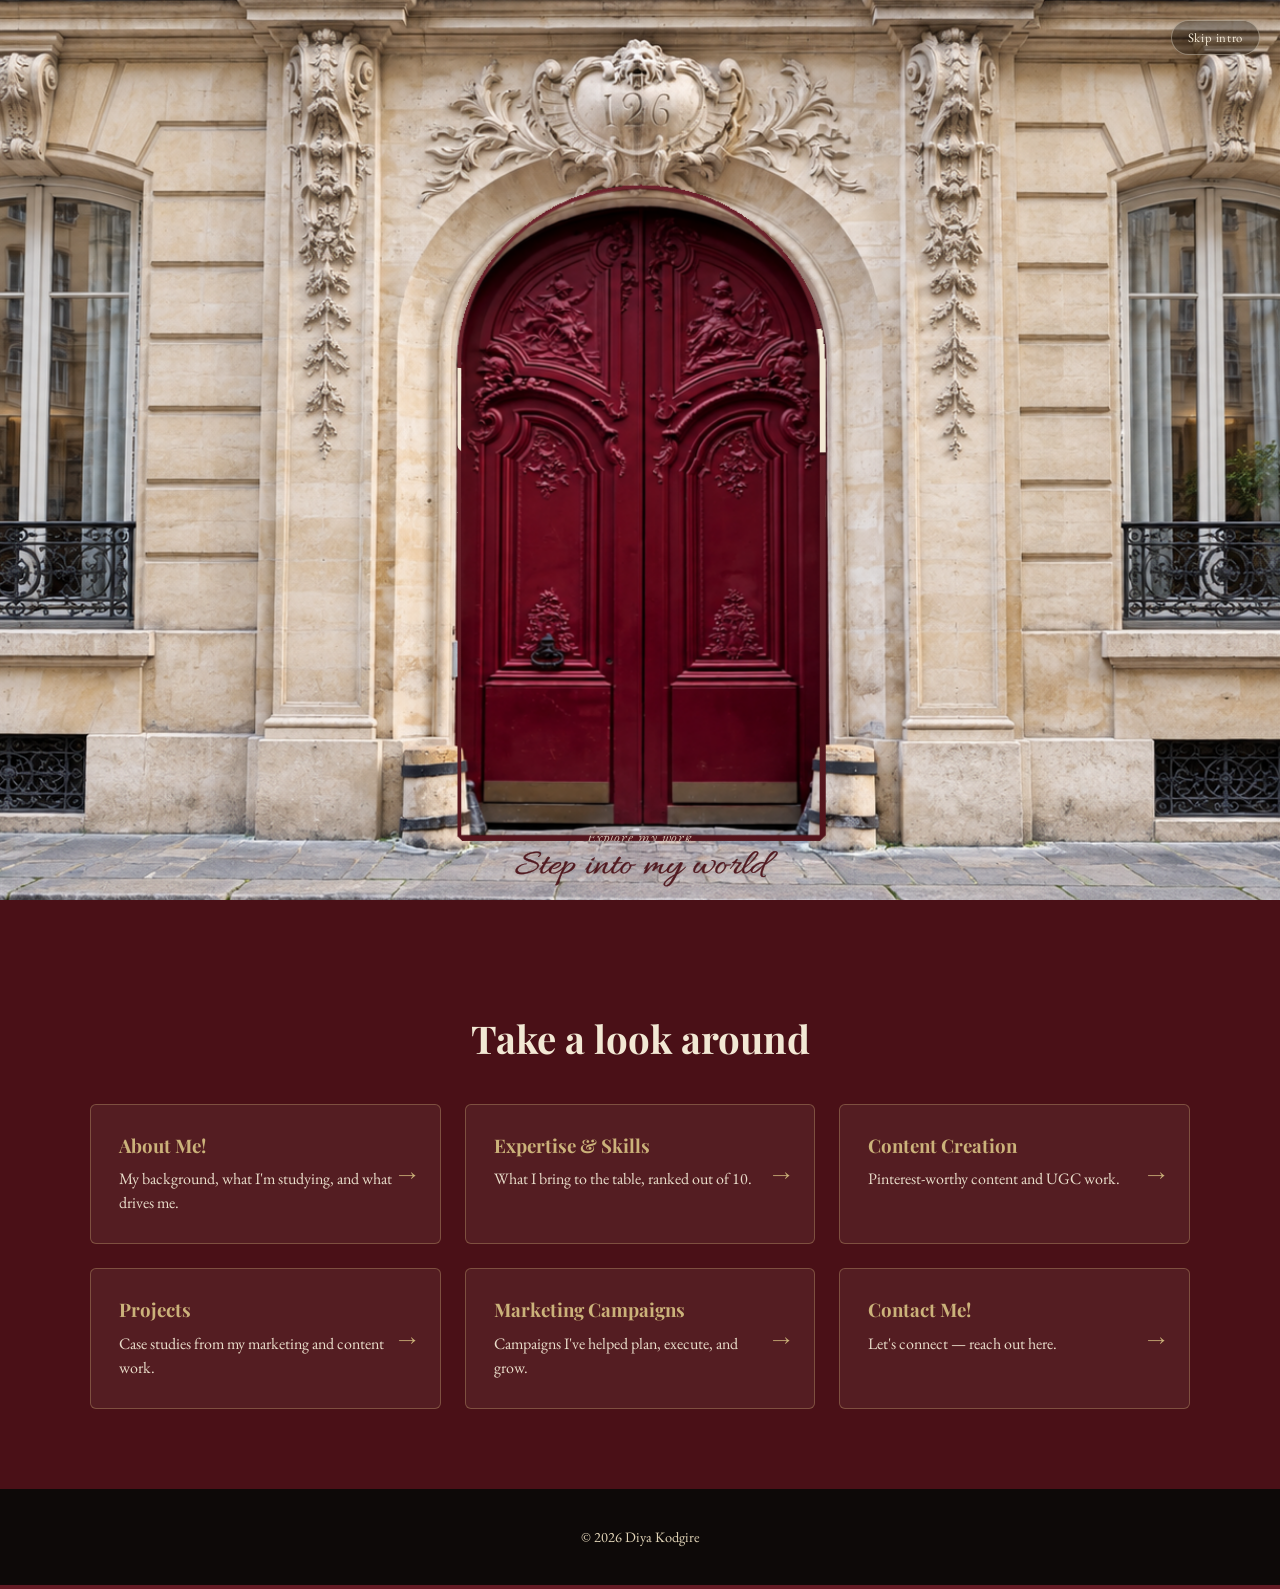
==== commit 45ac7348: "Add USC Zeher case study with playbill-inspired design Builds out the Zeher case study page as a "sh" ====
--- a/index.html
+++ b/index.html
@@ -162,7 +162,26 @@
     footerObserver.observe(footerEl);
   }
 
-  startDoorIntro();
+  // A one-time flag set by the Home/DK nav links on every OTHER page (see
+  // main.js) — clicking "back to the portfolio" from an internal page
+  // shouldn't force the visitor through the doorway again, but a direct
+  // visit, a manual reload, and Replay Intro all still should. Reading it
+  // here and removing it immediately makes it self-consuming: it can
+  // never affect a later reload or a future visit, only this one load.
+  var skipDoorIntroOnce = false;
+  try {
+    skipDoorIntroOnce = sessionStorage.getItem('skipDoorIntroOnce') === '1';
+    sessionStorage.removeItem('skipDoorIntroOnce');
+  } catch (e) {}
+
+  if (skipDoorIntroOnce) {
+    // Go straight to the landing page — DoorTransition.init() is never
+    // called, so no overlay, no scroll-lock, nothing to tear down.
+    introReady = true;
+    updateReplayVisibility();
+  } else {
+    startDoorIntro();
+  }
 </script>
 </body>
 </html>
--- a/assets/css/style.css
+++ b/assets/css/style.css
@@ -182,18 +182,34 @@
   color: var(--cream-dim);
 }
 
-/* Understated invitation to scroll — sits near the bottom of the
-   full-screen hero, independent of .hero-content's own centering, and
-   never competes with the hero title/subtitle above it. */
+/* Reserves real space below the subtitle — .hero-content is the box
+   .hero's flex centering actually centers, so padding here (not margin,
+   which wouldn't affect that centered box's own size) shifts the visible
+   name/subtitle upward as a unit, guaranteeing clearance from
+   .scroll-cue below regardless of viewport height. Sized so even at its
+   minimum (short laptop heights) it clears .scroll-cue's own worst-case
+   height (~50px, at bottom:36px max) with the required 80-100px to
+   spare: 140px - 50px - 36px = 54px, comfortably inside that range once
+   .scroll-cue's real (smaller) height is accounted for — verified
+   directly against rendered geometry, not just this arithmetic. */
+.hero-content {
+  padding-bottom: clamp(96px, 14vh, 140px);
+}
+
+/* Understated invitation to scroll. Positioned independently of
+   .hero-content (own layout container, own absolute placement against
+   .hero--landing below) — never via margins/flex-spacing relative to the
+   name block, so the two can never visually compete regardless of
+   viewport height. */
 .scroll-cue {
   position: absolute;
   left: 50%;
-  bottom: max(2.25rem, env(safe-area-inset-bottom));
+  bottom: clamp(20px, 3vh, 36px);
   transform: translateX(-50%);
   display: flex;
   flex-direction: column;
   align-items: center;
-  gap: 0.4rem;
+  gap: 7px;
   color: var(--cream);
   text-decoration: none;
   opacity: 0.8;
@@ -218,13 +234,18 @@
   letter-spacing: 0.06em;
 }
 
+/* The arrow is the ONLY thing that ever animates here, and only via
+   translateY — .scroll-cue itself (the centering element, translateX(-50%))
+   never gets an animated transform, so the two can never fight each
+   other or visibly jump/reset. No opacity in the loop either, so there's
+   nothing to read as flashing/flickering — just a slow, steady bob. */
 .scroll-cue-arrow {
-  animation: scroll-cue-bob 2.2s ease-in-out infinite;
+  animation: scroll-cue-bob 1.8s ease-in-out infinite;
 }
 
 @keyframes scroll-cue-bob {
-  0%, 100% { transform: translateY(0); opacity: 0.7; }
-  50% { transform: translateY(6px); opacity: 1; }
+  0%, 100% { transform: translateY(0); }
+  50% { transform: translateY(4px); }
 }
 
 @media (prefers-reduced-motion: reduce) {
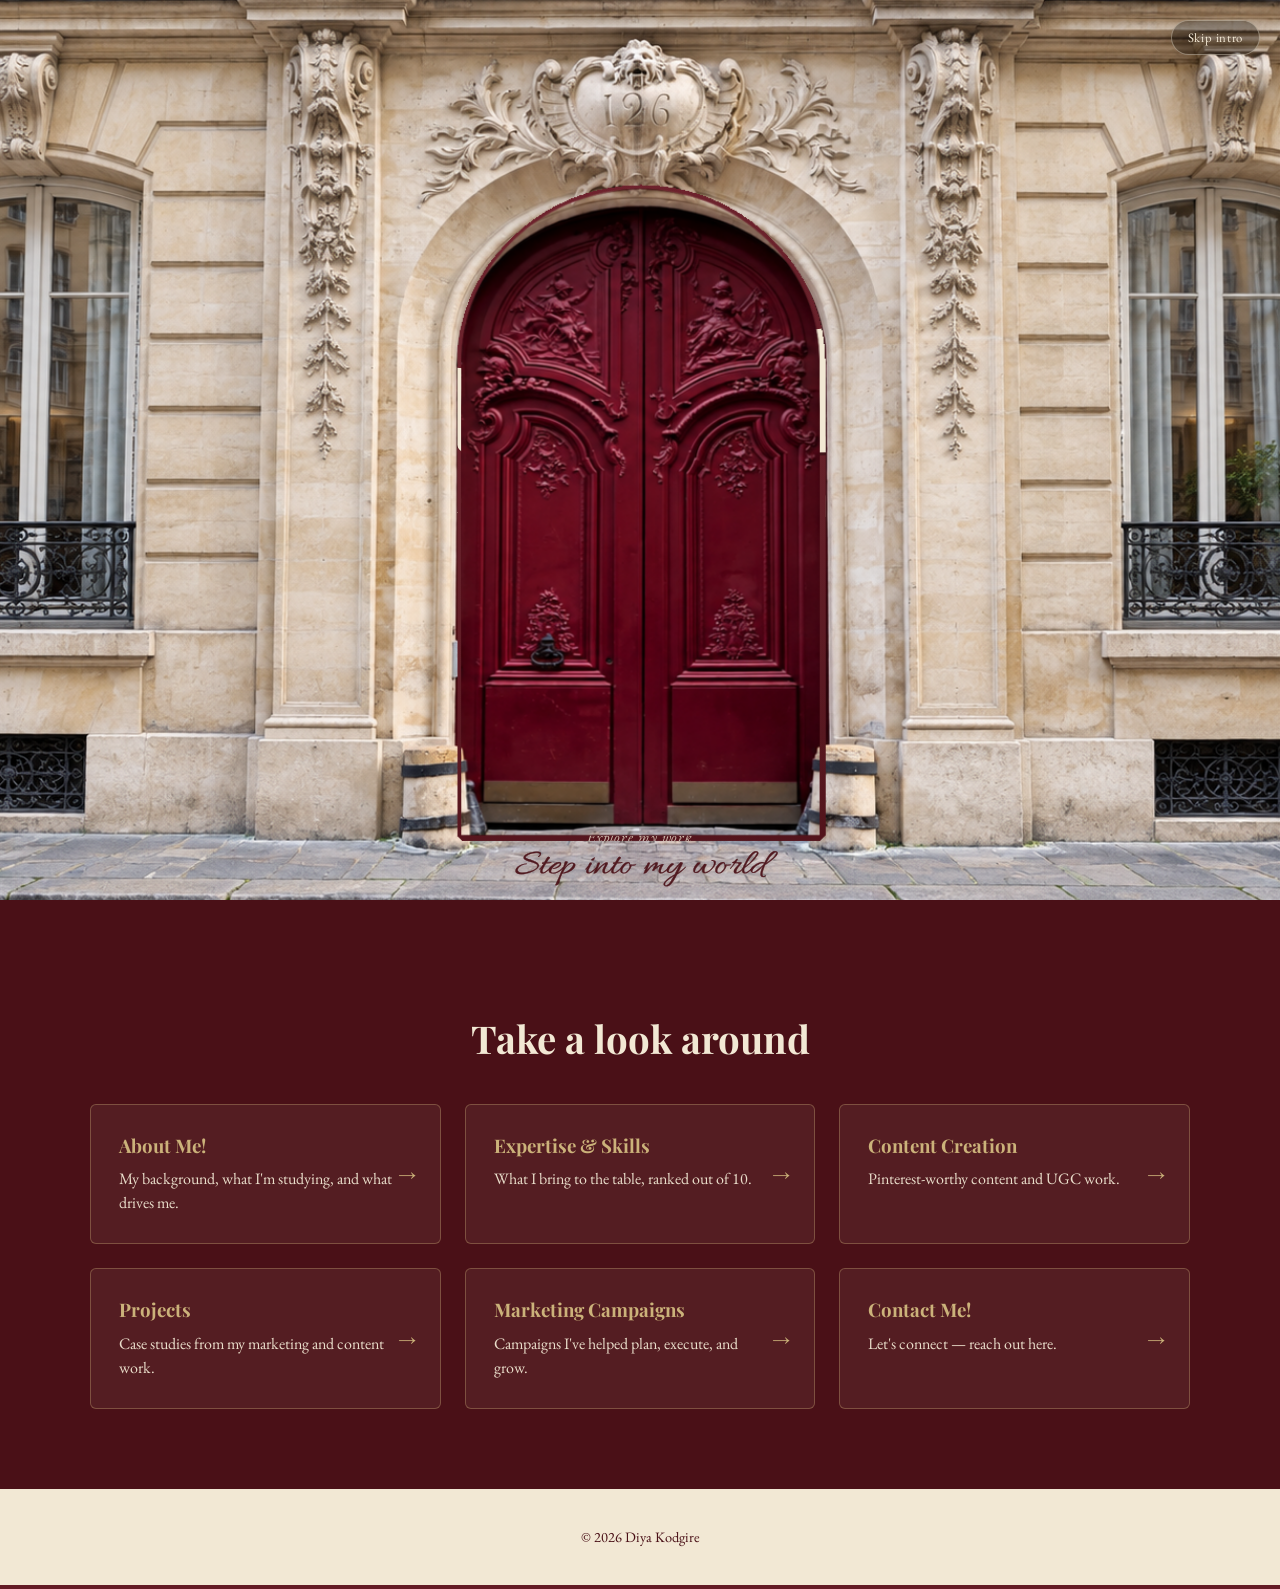
==== commit 7aac0121: "Refine home navigation colors and intro session behavior Co-Authored-By: Claude Sonnet 5 <noreply@an" ====
--- a/index.html
+++ b/index.html
@@ -10,8 +10,9 @@
 <link href="https://fonts.googleapis.com/css2?family=Playfair+Display:wght@500;700;900&family=EB+Garamond:ital,wght@0,400;0,600;1,400&family=Caveat:wght@600;700&family=Special+Elite&family=Allura&display=swap" rel="stylesheet" />
 <link rel="stylesheet" href="assets/css/style.css" />
 <link rel="stylesheet" href="assets/css/door-transition.css" />
+<link rel="stylesheet" href="assets/css/home.css" />
 </head>
-<body>
+<body class="home-page">
 
 <header class="navbar">
   <nav class="nav-inner">
@@ -129,6 +130,27 @@
     replayBtn.hidden = !introReady || footerInView;
   }
 
+  // Once-per-session gate: set the instant the visitor has actually
+  // entered the portfolio — the real door-open finishing, Skip Intro, and
+  // the reduced-motion fade all funnel through DoorTransition's single
+  // onComplete callback (see door-transition.js's finish()), so marking
+  // entered there covers all three triggers identically. sessionStorage
+  // (not localStorage, no query param) means a genuinely new browser
+  // session is eligible again, while reloads, internal navigation, and
+  // back/forward within this session all stay gated — none of those
+  // mechanisms touch sessionStorage, so the flag persists through all of
+  // them automatically. Only ever set, never cleared — Replay Intro calls
+  // startDoorIntro() directly (below) and re-marking an already-entered
+  // session is a harmless no-op, so replaying can never un-gate later
+  // normal Home visits.
+  var DOOR_ENTERED_KEY = 'doorIntroEntered';
+  function markEntered() {
+    try { sessionStorage.setItem(DOOR_ENTERED_KEY, '1'); } catch (e) {}
+  }
+  function hasEnteredThisSession() {
+    try { return sessionStorage.getItem(DOOR_ENTERED_KEY) === '1'; } catch (e) { return false; }
+  }
+
   // Starts (or restarts) the intro. init() builds an entirely fresh
   // overlay/listeners each call and tears its own down on completion
   // (see door-transition.js), so calling this again for a replay never
@@ -142,6 +164,7 @@
     DoorTransition.init({
       assets: DOOR_ASSETS,
       onComplete: function () {
+        markEntered();
         introReady = true;
         updateReplayVisibility();
       },
@@ -162,21 +185,11 @@
     footerObserver.observe(footerEl);
   }
 
-  // A one-time flag set by the Home/DK nav links on every OTHER page (see
-  // main.js) — clicking "back to the portfolio" from an internal page
-  // shouldn't force the visitor through the doorway again, but a direct
-  // visit, a manual reload, and Replay Intro all still should. Reading it
-  // here and removing it immediately makes it self-consuming: it can
-  // never affect a later reload or a future visit, only this one load.
-  var skipDoorIntroOnce = false;
-  try {
-    skipDoorIntroOnce = sessionStorage.getItem('skipDoorIntroOnce') === '1';
-    sessionStorage.removeItem('skipDoorIntroOnce');
-  } catch (e) {}
-
-  if (skipDoorIntroOnce) {
+  if (hasEnteredThisSession()) {
     // Go straight to the landing page — DoorTransition.init() is never
-    // called, so no overlay, no scroll-lock, nothing to tear down.
+    // called, so no overlay, no scroll-lock, no flash of the facade,
+    // nothing to tear down. Covers reload, internal nav back to Home, and
+    // browser back/forward alike, since none of them clear sessionStorage.
     introReady = true;
     updateReplayVisibility();
   } else {
--- a/assets/css/home.css
+++ b/assets/css/home.css
@@ -0,0 +1,68 @@
+/* ==========================================================================
+   Landing page only.
+
+   .navbar and .site-footer are shared components defined once in style.css
+   and reused, unstyled, on every page (about/skills/content-creation/
+   projects/marketing-campaigns/contact/the Zeher case study). Overriding
+   their base rules directly would turn every page's bars cream, not just
+   the landing page's. So this file is loaded only by index.html, and every
+   rule here is scoped under .home-page (set on index.html's <body>) —
+   no other page's markup carries that class, so no other page is affected.
+   ========================================================================== */
+
+.home-page .navbar {
+  background: var(--cream);
+  border-bottom: 1px solid rgba(74, 16, 23, 0.18);
+}
+
+.home-page .nav-brand {
+  color: var(--maroon-deep);
+}
+
+.home-page .nav-brand:hover,
+.home-page .nav-brand:focus-visible {
+  color: var(--maroon);
+}
+
+.home-page .nav-links a {
+  color: var(--maroon-deep);
+}
+
+.home-page .nav-links a:hover {
+  color: var(--maroon);
+}
+
+.home-page .nav-links a.active {
+  color: var(--maroon);
+  border-bottom: 1px solid var(--maroon);
+}
+
+.home-page .nav-brand:focus-visible,
+.home-page .nav-links a:focus-visible,
+.home-page .nav-toggle:focus-visible {
+  outline: 2px solid var(--maroon-deep);
+  outline-offset: 3px;
+}
+
+.home-page .nav-toggle span {
+  background: var(--maroon-deep);
+}
+
+.home-page .site-footer {
+  background: var(--cream);
+  color: var(--maroon-deep);
+}
+
+.home-page .site-footer p {
+  color: var(--maroon-deep);
+}
+
+/* The open mobile nav-links dropdown is its own absolutely-positioned
+   panel below .navbar (see style.css's max-width:860px block) — it does
+   not inherit .navbar's background, so it needs its own override too. */
+@media (max-width: 860px) {
+  .home-page .nav-links {
+    background: var(--cream);
+    border-bottom: 1px solid rgba(74, 16, 23, 0.18);
+  }
+}
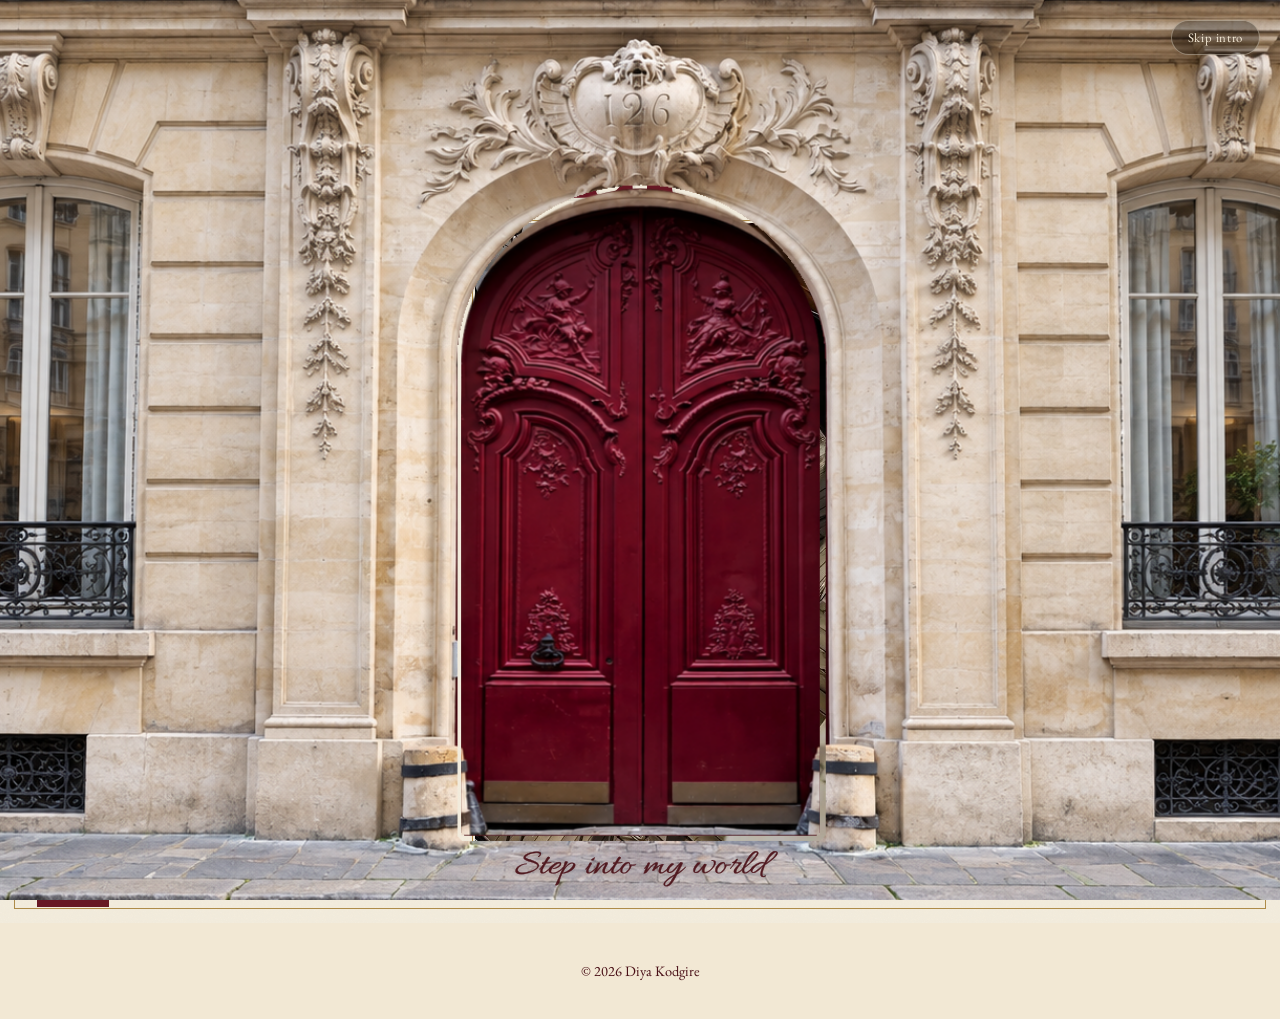
==== commit 62f0977e: "Build the Home page as an editorial magazine cover Replaces the old maroon full-viewport hero and sh" ====
--- a/index.html
+++ b/index.html
@@ -7,87 +7,126 @@
 <meta name="description" content="Diya Kodgire — Content Creation, Digital Marketing &amp; Advertising portfolio." />
 <link rel="preconnect" href="https://fonts.googleapis.com" />
 <link rel="preconnect" href="https://fonts.gstatic.com" crossorigin />
-<link href="https://fonts.googleapis.com/css2?family=Playfair+Display:wght@500;700;900&family=EB+Garamond:ital,wght@0,400;0,600;1,400&family=Caveat:wght@600;700&family=Special+Elite&family=Allura&display=swap" rel="stylesheet" />
+<link href="https://fonts.googleapis.com/css2?family=Playfair+Display:wght@500;700;800;900&family=EB+Garamond:ital,wght@0,400;0,600;1,400&family=Jost:wght@400;500;600&family=Caveat:wght@600;700&family=Special+Elite&family=Allura&display=swap" rel="stylesheet" />
 <link rel="stylesheet" href="assets/css/style.css" />
 <link rel="stylesheet" href="assets/css/door-transition.css" />
 <link rel="stylesheet" href="assets/css/home.css" />
 </head>
-<body class="home-page">
-
-<header class="navbar">
-  <nav class="nav-inner">
-    <a class="nav-brand" href="index.html">DK</a>
-    <button class="nav-toggle" id="navToggle" aria-label="Toggle navigation" aria-expanded="false">
-      <span></span><span></span><span></span>
-    </button>
-    <ul class="nav-links" id="navLinks">
-      <li><a href="index.html">Home</a></li>
-      <li><a href="about.html">About</a></li>
-      <li><a href="skills.html">Skills</a></li>
-      <li><a href="content-creation.html">Content</a></li>
-      <li><a href="projects.html">Projects</a></li>
-      <li><a href="marketing-campaigns.html">Campaigns</a></li>
-      <li><a href="contact.html">Contact</a></li>
+<body class="hm-theme">
+
+<main>
+
+  <!-- Home — Layout A supplies the three-column skeleton (column widths,
+       photo frame placement); the overall Travel Issue visual supplies the
+       editorial richness layered onto it: the overlapping cover masthead,
+       top micro-nav, left editorial rail, issue details, and the right
+       rail's cover-line treatment. No shared .navbar on this page: primary
+       navigation is its own bottom bar (.hm-nav below), the page's only
+       nav — the top micro-nav words are decorative cover copy, not a
+       second link system. Responsive: scales as one locked-proportion
+       unit down to 861px, recomposes to a single stacked column with a
+       hamburger nav at ≤860px (see assets/css/home.css). -->
+  <section class="hm-landing">
+
+    <!-- Structural chrome only — no new copy: the cover's own inset trim
+         and the grid's vertical hairlines. -->
+    <div class="hm-cover-border" aria-hidden="true"></div>
+    <div class="hm-vrule hm-vrule-a" aria-hidden="true"></div>
+    <div class="hm-vrule hm-vrule-b" aria-hidden="true"></div>
+
+    <!-- Decorative editorial labels (not navigation) -->
+    <ul class="hm-micronav">
+      <li>Work</li>
+      <li>Thinking</li>
+      <li>Stories</li>
+      <li>A Curious<br />Practice</li>
     </ul>
-  </nav>
-</header>
-
-<main>
-
-  <section class="section hero hero--landing">
-    <div class="hero-content">
-      <h1 class="hero-title">Diya Kodgire</h1>
-      <p class="hero-subtitle">Content Creation&nbsp;|&nbsp;Digital Marketing&nbsp;|&nbsp;Advertising</p>
+
+    <!-- Primary editorial headline — overlaps the photo frame below -->
+    <div class="hm-masthead">
+      <p class="hm-masthead-eyebrow">A</p>
+      <h1 class="hm-masthead-title">
+        <span class="hm-masthead-main">Portfolio</span>
+        <span class="hm-masthead-sub">In Motion</span>
+      </h1>
     </div>
-    <a class="scroll-cue" href="#explore">
-      <span class="scroll-cue-label">Explore my work</span>
-      <svg class="scroll-cue-arrow" viewBox="0 0 24 24" width="20" height="20" aria-hidden="true" focusable="false">
-        <path d="M4 9 L12 17 L20 9" fill="none" stroke="currentColor" stroke-width="1.75" stroke-linecap="round" stroke-linejoin="round" />
-      </svg>
-    </a>
-  </section>
-
-  <!-- Selected Work: reserved for real project titles/descriptions/images
-       (see assets/images/README.md) — deliberately not rendered until
-       there's real completed work to show, rather than placeholder cards.
-       Once ready, it belongs here, between the hero and .explore below,
-       as a <section class="section selected-work" id="selected-work">
-       matching the section/heading pattern used throughout this page. -->
-
-  <section class="section explore" id="explore">
-    <h2 class="section-heading center">Take a look around</h2>
-    <div class="explore-grid">
-      <a class="explore-card" href="about.html">
-        <h3>About Me!</h3>
-        <p>My background, what I'm studying, and what drives me.</p>
-        <span class="explore-card-arrow" aria-hidden="true">&rarr;</span>
-      </a>
-      <a class="explore-card" href="skills.html">
-        <h3>Expertise &amp; Skills</h3>
-        <p>What I bring to the table, ranked out of 10.</p>
-        <span class="explore-card-arrow" aria-hidden="true">&rarr;</span>
-      </a>
-      <a class="explore-card" href="content-creation.html">
-        <h3>Content Creation</h3>
-        <p>Pinterest-worthy content and UGC work.</p>
-        <span class="explore-card-arrow" aria-hidden="true">&rarr;</span>
-      </a>
-      <a class="explore-card" href="projects.html">
-        <h3>Projects</h3>
-        <p>Case studies from my marketing and content work.</p>
-        <span class="explore-card-arrow" aria-hidden="true">&rarr;</span>
-      </a>
-      <a class="explore-card" href="marketing-campaigns.html">
-        <h3>Marketing Campaigns</h3>
-        <p>Campaigns I've helped plan, execute, and grow.</p>
-        <span class="explore-card-arrow" aria-hidden="true">&rarr;</span>
-      </a>
-      <a class="explore-card" href="contact.html">
-        <h3>Contact Me!</h3>
-        <p>Let's connect — reach out here.</p>
-        <span class="explore-card-arrow" aria-hidden="true">&rarr;</span>
-      </a>
+
+    <div class="hm-grid">
+      <div class="hm-col-left">
+        <p class="hm-byline">
+          <span class="hm-name-oxblood">Diya</span> <span class="hm-name-charcoal">Kodgire</span>
+        </p>
+
+        <!-- Professional focus — transferable capability areas, not job
+             titles (no "Product Manager" / "Consultant" claims). -->
+        <p class="hm-focus">
+          <span class="hm-focus-line">
+            <span class="hm-focus-clause">Marketing Strategy</span>
+            <span class="hm-focus-clause"><span class="hm-focus-sep">&middot;</span> Product Thinking</span>
+            <span class="hm-focus-clause"><span class="hm-focus-sep">&middot;</span> Creative Direction</span>
+          </span>
+          <span class="hm-focus-line">
+            <span class="hm-focus-clause">Content + Social</span>
+            <span class="hm-focus-clause"><span class="hm-focus-sep">&middot;</span> Campaign Development</span>
+            <span class="hm-focus-clause"><span class="hm-focus-sep">&middot;</span> Business Strategy</span>
+          </span>
+        </p>
+
+        <p class="hm-rail-copy">A Creative Portfolio for a Wider World</p>
+
+        <p class="hm-intro">Brand stories, visual worlds, and meaningful ideas&mdash;collected along the way.</p>
+
+        <ul class="hm-categories">
+          <li>Marketing</li>
+          <li>Product</li>
+          <li>Strategy</li>
+          <li>Creative</li>
+          <li>Content</li>
+        </ul>
+
+        <p class="hm-issue-details">
+          <span class="hm-issue-no">N&ordm; 01</span>
+          <span class="hm-issue-year">2026</span>
+        </p>
+      </div>
+
+      <figure class="hm-frame">
+        <img
+          class="hm-frame-img"
+          src="assets/images/home/boats-dock.webp"
+          alt="Overhead view of two wooden motorboats moored at a sunlit dock, one white-hulled, one varnished mahogany, with a lantern post and railing in shadow below."
+        />
+        <figcaption class="hm-frame-caption">Photo / 01</figcaption>
+      </figure>
+
+      <div class="hm-col-right">
+        <ol class="hm-index">
+          <li><span class="hm-index-num">01</span>Creative Direction</li>
+          <li><span class="hm-index-num">02</span>Content + Social</li>
+          <li><span class="hm-index-num">03</span>Campaigns</li>
+          <li><span class="hm-index-num">04</span>Projects</li>
+        </ol>
+
+        <p class="hm-coverline"><span>Good Ideas</span><span>Move</span><span>Further</span></p>
+        <hr class="hm-coverline-rule" />
+      </div>
     </div>
+
+    <nav class="hm-nav" aria-label="Primary">
+      <button class="hm-nav-toggle" id="hmNavToggle" aria-label="Toggle navigation" aria-expanded="false" aria-controls="hmNavLinks">
+        <span></span><span></span><span></span>
+      </button>
+      <ul id="hmNavLinks">
+        <li><a href="index.html" class="hm-nav-active">Home</a></li>
+        <li><a href="about.html">About</a></li>
+        <li><a href="skills.html">Skills</a></li>
+        <li><a href="content-creation.html">Content</a></li>
+        <li><a href="projects.html">Projects</a></li>
+        <li><a href="marketing-campaigns.html">Campaigns</a></li>
+        <li><a href="contact.html">Contact</a></li>
+      </ul>
+    </nav>
+
   </section>
 
 </main>
@@ -101,10 +140,28 @@
      until the intro completes or is skipped — see the script below. -->
 <button type="button" id="replayIntro" class="replay-intro" hidden>Replay intro</button>
 
-<script src="assets/js/main.js"></script>
 <script src="https://cdnjs.cloudflare.com/ajax/libs/gsap/3.12.5/gsap.min.js"></script>
 <script src="assets/js/door-transition.js"></script>
 <script>
+  document.getElementById('year').textContent = new Date().getFullYear();
+
+  // Mobile nav toggle (≤860px) — unrelated to the doorway below; it only
+  // ever touches #hmNavToggle/#hmNavLinks.
+  var hmNavToggle = document.getElementById('hmNavToggle');
+  var hmNavLinks = document.getElementById('hmNavLinks');
+  if (hmNavToggle && hmNavLinks) {
+    hmNavToggle.addEventListener('click', function () {
+      var isOpen = hmNavLinks.classList.toggle('hm-nav-open');
+      hmNavToggle.setAttribute('aria-expanded', String(isOpen));
+    });
+    hmNavLinks.querySelectorAll('a').forEach(function (link) {
+      link.addEventListener('click', function () {
+        hmNavLinks.classList.remove('hm-nav-open');
+        hmNavToggle.setAttribute('aria-expanded', 'false');
+      });
+    });
+  }
+
   var DOOR_ASSETS = {
     frame: 'assets/images/door/frame.png',
     doorLeft: 'assets/images/door/door-left.png',
--- a/assets/css/style.css
+++ b/assets/css/style.css
@@ -42,8 +42,8 @@
   position: sticky;
   top: 0;
   z-index: 100;
-  background: #0d0908;
-  border-bottom: 1px solid rgba(203, 178, 122, 0.25);
+  background: var(--cream);
+  border-bottom: 1px solid rgba(74, 16, 23, 0.18);
 }
 
 /* .nav-inner is centered with a max-width for the link group, which also
@@ -67,12 +67,17 @@
   transform: translateY(-50%);
   font-family: var(--font-display);
   font-weight: 700;
-  color: var(--cream);
+  color: var(--maroon-deep);
   text-decoration: none;
   font-size: 1.25rem;
   letter-spacing: 0.05em;
 }
 
+.nav-brand:hover,
+.nav-brand:focus-visible {
+  color: var(--maroon);
+}
+
 .nav-links {
   list-style: none;
   display: flex;
@@ -82,7 +87,7 @@
 }
 
 .nav-links a {
-  color: var(--cream);
+  color: var(--maroon-deep);
   text-decoration: none;
   font-family: var(--font-display);
   font-size: 0.98rem;
@@ -90,11 +95,18 @@
   transition: color 0.2s ease;
 }
 
-.nav-links a:hover { color: var(--gold); }
+.nav-links a:hover { color: var(--maroon); }
 
 .nav-links a.active {
-  color: var(--gold);
-  border-bottom: 1px solid var(--gold);
+  color: var(--maroon);
+  border-bottom: 1px solid var(--maroon);
+}
+
+.nav-brand:focus-visible,
+.nav-links a:focus-visible,
+.nav-toggle:focus-visible {
+  outline: 2px solid var(--maroon-deep);
+  outline-offset: 3px;
 }
 
 .nav-toggle {
@@ -110,7 +122,7 @@
 .nav-toggle span {
   width: 24px;
   height: 2px;
-  background: var(--cream);
+  background: var(--maroon-deep);
   display: block;
 }
 
@@ -626,11 +638,15 @@
 
 /* ---------- Footer ---------- */
 .site-footer {
-  background: #0d0908;
-  color: var(--cream-dim);
+  background: var(--cream);
+  color: var(--maroon-deep);
   text-align: center;
   padding: 1.5rem;
   font-size: 0.9rem;
+}
+
+.site-footer p {
+  color: var(--maroon-deep);
 }
 
 /* ---------- Responsive ---------- */
@@ -646,7 +662,8 @@
     top: 100%;
     left: 0;
     right: 0;
-    background: #0d0908;
+    background: var(--cream);
+    border-bottom: 1px solid rgba(74, 16, 23, 0.18);
     flex-direction: column;
     align-items: center;
     padding: 1rem 0;
--- a/assets/css/home.css
+++ b/assets/css/home.css
@@ -1,68 +1,548 @@
 /* ==========================================================================
-   Landing page only.
-
-   .navbar and .site-footer are shared components defined once in style.css
-   and reused, unstyled, on every page (about/skills/content-creation/
-   projects/marketing-campaigns/contact/the Zeher case study). Overriding
-   their base rules directly would turn every page's bars cream, not just
-   the landing page's. So this file is loaded only by index.html, and every
-   rule here is scoped under .home-page (set on index.html's <body>) —
-   no other page's markup carries that class, so no other page is affected.
+   Home — Layout A's three-column proportions (column widths, photo-frame
+   placement) carrying the overall Travel Issue visual's editorial density:
+   an overlapping cover masthead, top micro-nav, left editorial rail, issue
+   details, and a dominant right-rail cover line. Page-scoped — no shared
+   .navbar (Layout A positions nav as its own bottom bar). Colors measured
+   off the approved reference:
+     cream   #F2EBDC   charcoal #1F2220   oxblood #671824   gold #AE8B49
+
+   Responsive approach: 1440px is the approved, authored composition. From
+   1440 down to 861px every structural value below is expressed in vw —
+   computed directly from its approved 1440px pixel value (px/1440*100) —
+   so the whole cover (grid, masthead, overlap, vertical rules) scales as
+   one locked-proportion unit, like a poster shrinking: no element re-wraps
+   or re-flows differently than the approved design, it's the same design
+   at a smaller size. The handful of smallest utility labels (micro-nav,
+   the secondary index, category list, captions) are clamp()'d with a
+   gentle floor so they never scale down to the point of illegibility
+   before the mobile breakpoint. At ≤860px — the same breakpoint the
+   shared .navbar and the Contact page already use, kept here for one
+   consistent "mobile starts here" line across the project — the cover
+   recomposes into a single stacked column with its own fixed (non-vw)
+   type sizes and a hamburger nav, the same recomposition philosophy used
+   on Contact: read for mobile, not shrunk into illegibility.
    ========================================================================== */
 
-.home-page .navbar {
-  background: var(--cream);
-  border-bottom: 1px solid rgba(74, 16, 23, 0.18);
-}
-
-.home-page .nav-brand {
-  color: var(--maroon-deep);
-}
-
-.home-page .nav-brand:hover,
-.home-page .nav-brand:focus-visible {
-  color: var(--maroon);
-}
-
-.home-page .nav-links a {
-  color: var(--maroon-deep);
-}
-
-.home-page .nav-links a:hover {
-  color: var(--maroon);
-}
-
-.home-page .nav-links a.active {
-  color: var(--maroon);
-  border-bottom: 1px solid var(--maroon);
-}
-
-.home-page .nav-brand:focus-visible,
-.home-page .nav-links a:focus-visible,
-.home-page .nav-toggle:focus-visible {
-  outline: 2px solid var(--maroon-deep);
+.hm-theme { background: var(--cream-paper); margin: 0; }
+
+:root {
+  --cream-paper: #f2ebdc;
+  --charcoal: #1f2220;
+  --oxblood: #671824;
+  --gold-antique: #ae8b49;
+  --ink-dim: #665c4e;
+}
+
+.hm-landing {
+  position: relative;
+  background: var(--cream-paper) url('../images/home/paper-grain.png');
+  background-size: 220px 220px;
+  color: var(--charcoal);
+  width: 100%;
+  padding-top: 1.8056vw;
+}
+
+/* ---------- Structural chrome: one inset trim around the whole cover,
+   plus two fine vertical hairlines picking out the grid's gutters —
+   typographic/structural devices, not new imagery. ---------- */
+.hm-cover-border {
+  position: absolute;
+  inset: 1.1111vw;
+  border: 1px solid var(--gold-antique);
+  pointer-events: none;
+  z-index: 1;
+}
+
+.hm-vrule {
+  position: absolute;
+  top: 8.1944vw;
+  bottom: 7.5vw;
+  width: 1px;
+  background: rgba(174, 139, 73, 0.55);
+  pointer-events: none;
+  z-index: 1;
+}
+.hm-vrule-a { left: 35.625vw; }
+.hm-vrule-b { left: 73.6806vw; }
+
+/* ---------- Top micro-nav: decorative cover labels, not a nav system ---------- */
+.hm-micronav {
+  list-style: none;
+  margin: 0 2.0833vw 0 0;
+  padding: 0;
+  display: flex;
+  justify-content: flex-end;
+  gap: 2.8889vw;
+  position: relative;
+  z-index: 2;
+}
+
+.hm-micronav li {
+  padding-top: 0.5556vw;
+  border-top: 1px solid var(--gold-antique);
+  font-family: 'Jost', sans-serif;
+  font-weight: 500;
+  font-size: clamp(9px, 0.7333vw, 10.56px);
+  line-height: 1.5;
+  letter-spacing: 0.13em;
+  text-transform: uppercase;
+  color: var(--ink-dim);
+  text-align: center;
+  white-space: nowrap;
+}
+
+/* ---------- Masthead: the primary editorial headline, overlapping the
+   photo frame below it (see .hm-frame's negative margin-top) ---------- */
+.hm-masthead {
+  position: relative;
+  z-index: 2;
+  margin: 0.1389vw 0 0 2.6389vw;
+}
+
+.hm-masthead-eyebrow {
+  margin: 0;
+  font-family: var(--font-display);
+  font-weight: 600;
+  font-style: italic;
+  font-size: 2.3333vw;
+  color: var(--charcoal);
+}
+
+.hm-masthead-title {
+  margin: -0.4167vw 0 0;
+  font-family: var(--font-display);
+  text-transform: uppercase;
+  color: var(--oxblood);
+}
+
+.hm-masthead-main,
+.hm-masthead-sub {
+  display: block;
+  font-weight: 900;
+  letter-spacing: -0.005em;
+  text-shadow: 0.2083vw 0.2083vw 0 rgba(31,34,32,0.08);
+}
+
+.hm-masthead-main {
+  font-size: 9.5556vw;
+  line-height: 0.86;
+}
+
+.hm-masthead-sub {
+  margin-top: -0.1389vw;
+  font-size: 6.2222vw;
+  line-height: 0.92;
+  letter-spacing: -0.04em;
+}
+
+/* ---------- Three-column composition (Layout A's measured proportions,
+   expressed as vw so the grid scales as one unit with everything above
+   and inside it) ---------- */
+.hm-grid {
+  display: grid;
+  grid-template-columns: 31.4583vw 35.5556vw 22.9861vw;
+  column-gap: 2.5vw;
+  padding: 0 2.0833vw 0 2.9167vw;
+}
+
+/* ---- Left column: byline, editorial rail copy, categories, issue details ---- */
+.hm-col-left {
+  display: flex;
+  flex-direction: column;
+  margin-top: 1.8056vw;
+}
+
+.hm-byline {
+  margin: 0;
+  font-family: var(--font-display);
+  font-weight: 700;
+  font-size: 3.5556vw;
+  line-height: 1;
+  letter-spacing: 0.005em;
+  text-transform: uppercase;
+}
+.hm-name-oxblood { color: var(--oxblood); }
+.hm-name-charcoal { color: var(--charcoal); }
+
+.hm-focus {
+  margin: 1.1111vw 0 0;
+  max-width: 31.4583vw;
+  font-family: 'Jost', sans-serif;
+  font-weight: 500;
+  font-size: clamp(10px, 0.8222vw, 11.84px);
+  line-height: 1.8;
+  letter-spacing: 0.05em;
+  text-transform: uppercase;
+  color: var(--charcoal);
+}
+.hm-focus-line { display: block; }
+.hm-focus-clause { white-space: nowrap; }
+.hm-focus-sep {
+  color: var(--oxblood);
+  font-weight: 600;
+}
+
+.hm-rail-copy {
+  margin: 1.5278vw 0 0;
+  max-width: 10.9722vw;
+  font-family: 'Jost', sans-serif;
+  font-weight: 500;
+  font-size: clamp(9.5px, 0.7778vw, 11.2px);
+  line-height: 1.6;
+  letter-spacing: 0.1em;
+  text-transform: uppercase;
+  color: var(--ink-dim);
+}
+
+.hm-intro {
+  margin: 1.3889vw 0 0;
+  max-width: 20.1389vw;
+  font-family: var(--font-body);
+  font-style: italic;
+  font-size: clamp(13px, 1.1556vw, 16.64px);
+  line-height: 1.56;
+  color: var(--ink-dim);
+}
+
+.hm-categories {
+  list-style: none;
+  margin: 1.5278vw 0 0;
+  padding: 1.1111vw 0 0;
+  border-top: 1px solid var(--gold-antique);
+  max-width: 10.9722vw;
+  display: flex;
+  flex-direction: column;
+  gap: 0.4861vw;
+}
+.hm-categories li {
+  font-family: 'Jost', sans-serif;
+  font-weight: 500;
+  font-size: clamp(9.5px, 0.7778vw, 11.2px);
+  letter-spacing: 0.11em;
+  text-transform: uppercase;
+  color: var(--charcoal);
+}
+
+.hm-issue-details {
+  margin: 2.3611vw 0 0;
+  padding-top: 1.1111vw;
+  border-top: 1px solid var(--gold-antique);
+  display: flex;
+  flex-direction: column;
+  gap: 2px;
+}
+.hm-issue-no {
+  font-family: var(--font-display);
+  font-weight: 700;
+  font-size: clamp(15px, 1.3889vw, 20px);
+  color: var(--oxblood);
+}
+.hm-issue-year {
+  font-family: 'Jost', sans-serif;
+  font-weight: 500;
+  font-size: clamp(10px, 0.8667vw, 12.48px);
+  letter-spacing: 0.08em;
+  color: var(--ink-dim);
+}
+
+/* ---- Center column: photo frame — same crop/geometry as before, pulled
+   up via negative margin so the masthead above visually overlaps its top
+   edge. z-index: auto (default) keeps it behind .hm-masthead/.hm-micronav,
+   which are the only elements given a higher stacking level. An
+   aspect-ratio (matching the approved 512:714 box) replaces the old fixed
+   height so the crop stays correctly proportioned as the column's own
+   width scales, instead of needing a separately-scaled height value. ---- */
+.hm-frame {
+  position: relative;
+  margin: -4.0278vw 0 0;
+  padding: 2px;
+  border: 1px solid var(--gold-antique);
+}
+
+.hm-frame::before,
+.hm-frame::after {
+  content: '';
+  position: absolute;
+  width: 1.5278vw;
+  height: 1.5278vw;
+  pointer-events: none;
+}
+.hm-frame::before {
+  top: -1px;
+  left: -1px;
+  border-top: 2px solid var(--gold-antique);
+  border-left: 2px solid var(--gold-antique);
+}
+.hm-frame::after {
+  bottom: -1px;
+  right: -1px;
+  border-bottom: 2px solid var(--gold-antique);
+  border-right: 2px solid var(--gold-antique);
+}
+
+.hm-frame-img {
+  display: block;
+  width: 100%;
+  aspect-ratio: 512 / 714;
+  object-fit: cover;
+  object-position: center;
+}
+
+.hm-frame-caption {
+  position: absolute;
+  left: 1.1111vw;
+  bottom: 0.9722vw;
+  margin: 0;
+  font-family: 'Jost', sans-serif;
+  font-weight: 500;
+  font-size: clamp(9px, 0.7556vw, 10.88px);
+  letter-spacing: 0.14em;
+  text-transform: uppercase;
+  color: var(--cream-paper);
+  text-shadow: 0 1px 3px rgba(0,0,0,0.55);
+}
+
+/* ---- Right column: a smaller, secondary index, then the dominant
+   "Good Ideas / Move / Further" cover line with its gold rule. ---- */
+.hm-col-right {
+  display: flex;
+  flex-direction: column;
+  margin-top: 1.8056vw;
+}
+
+.hm-index {
+  list-style: none;
+  margin: 0;
+  padding: 0;
+  display: flex;
+  flex-direction: column;
+  gap: 0.625vw;
+}
+.hm-index li {
+  font-family: 'Jost', sans-serif;
+  font-weight: 500;
+  font-size: clamp(8px, 0.6667vw, 9.6px);
+  letter-spacing: 0.08em;
+  text-transform: uppercase;
+  color: var(--ink-dim);
+}
+.hm-index-num {
+  color: var(--gold-antique);
+  margin-right: 0.55em;
+}
+
+.hm-coverline {
+  margin: 13.1944vw 0 0;
+  font-family: var(--font-display);
+  font-weight: 700;
+  font-size: 2.6111vw;
+  line-height: 1.08;
+  letter-spacing: 0.005em;
+  text-transform: uppercase;
+  color: var(--charcoal);
+}
+.hm-coverline span { display: block; }
+
+.hm-coverline-rule {
+  margin: 1.3889vw 0 0;
+  border: none;
+  border-top: 2px solid var(--gold-antique);
+  width: 8.8889vw;
+}
+
+/* ---------- Bottom navigation (Layout A's own placement — no shared
+   .navbar on this page, and no second nav system elsewhere on it) ---------- */
+.hm-nav {
+  position: relative;
+  margin-top: 2.0833vw;
+  padding: 0 0 1.8056vw 2.9167vw;
+}
+
+.hm-nav-toggle {
+  display: none;
+}
+
+.hm-nav ul {
+  list-style: none;
+  margin: 0;
+  padding: 0;
+  display: flex;
+  align-items: center;
+  gap: 3.2222vw;
+}
+
+.hm-nav a {
+  font-family: 'Jost', sans-serif;
+  font-weight: 500;
+  font-size: clamp(11px, 0.8667vw, 12.48px);
+  letter-spacing: 0.1em;
+  text-transform: uppercase;
+  color: var(--charcoal);
+  text-decoration: none;
+  padding-bottom: 0.2083vw;
+  border-bottom: 1px solid transparent;
+  transition: border-color 0.15s ease, color 0.15s ease;
+}
+.hm-nav a:hover,
+.hm-nav a:focus-visible {
+  color: var(--oxblood);
+  border-bottom-color: var(--oxblood);
+}
+.hm-nav a:focus-visible {
+  outline: 2px solid var(--oxblood);
   outline-offset: 3px;
-}
-
-.home-page .nav-toggle span {
-  background: var(--maroon-deep);
-}
-
-.home-page .site-footer {
-  background: var(--cream);
-  color: var(--maroon-deep);
-}
-
-.home-page .site-footer p {
-  color: var(--maroon-deep);
-}
-
-/* The open mobile nav-links dropdown is its own absolutely-positioned
-   panel below .navbar (see style.css's max-width:860px block) — it does
-   not inherit .navbar's background, so it needs its own override too. */
+  border-radius: 2px;
+}
+
+.hm-nav a.hm-nav-active {
+  background: var(--oxblood);
+  color: var(--cream-paper);
+  padding: 0.625vw 1.3889vw;
+  border-bottom: none;
+}
+.hm-nav a.hm-nav-active:hover,
+.hm-nav a.hm-nav-active:focus-visible {
+  color: var(--cream-paper);
+  background: #7e2130;
+}
+.hm-nav a.hm-nav-active:focus-visible {
+  outline-offset: 1px;
+}
+
+/* ==========================================================================
+   Mobile recomposition (≤860px — same breakpoint as the shared .navbar and
+   the Contact page). The cover's overlapping multi-column treatment is a
+   desktop/tablet-poster device; stacked at phone width it recomposes into
+   a single readable column instead: grid stacks to one track, the
+   vertical hairlines (tied to the 3-column gutters) are hidden since
+   those gutters no longer exist, the masthead and overlap scale down to
+   fixed mobile sizes rather than continuing the 1440-based vw scale past
+   the point of legibility, and the bottom nav collapses to the same
+   hamburger pattern already used by the shared .navbar and Contact.
+   ========================================================================== */
 @media (max-width: 860px) {
-  .home-page .nav-links {
-    background: var(--cream);
-    border-bottom: 1px solid rgba(74, 16, 23, 0.18);
-  }
-}
+  .hm-landing { padding-top: 20px; }
+
+  .hm-cover-border { inset: 10px; }
+  .hm-vrule { display: none; }
+
+  .hm-micronav {
+    margin: 0 18px 0 18px;
+    flex-wrap: wrap;
+    justify-content: flex-start;
+    gap: 1.5rem;
+    row-gap: 0.75rem;
+  }
+  .hm-micronav li { font-size: 0.62rem; }
+
+  .hm-masthead { margin: 14px 0 0 18px; }
+  .hm-masthead-eyebrow { font-size: 1.4rem; }
+  .hm-masthead-main { font-size: 3.6rem; }
+  .hm-masthead-sub {
+    font-size: 2.3rem;
+    letter-spacing: -0.01em;
+  }
+
+  .hm-grid {
+    display: block;
+    padding: 0 18px;
+  }
+
+  .hm-col-left {
+    margin-top: 28px;
+  }
+  .hm-byline { font-size: 2rem; }
+  .hm-focus {
+    max-width: none;
+    font-size: 0.78rem;
+  }
+  .hm-rail-copy {
+    max-width: none;
+    font-size: 0.72rem;
+  }
+  .hm-intro {
+    max-width: none;
+    font-size: 1rem;
+  }
+  .hm-categories { max-width: none; }
+
+  /* No overlap in the stacked mobile layout — the frame now sits below
+     the left column's own content (issue details included), not beneath
+     the masthead, so the negative-margin overlap trick doesn't apply
+     here; a plain gap replaces it. */
+  .hm-frame {
+    margin-top: 26px;
+  }
+
+  .hm-col-right {
+    margin-top: 32px;
+  }
+  .hm-coverline {
+    margin-top: 26px;
+    font-size: 1.9rem;
+  }
+
+  .hm-nav {
+    margin-top: 0;
+    padding: 18px 20px;
+  }
+
+  .hm-nav-toggle {
+    display: flex;
+    position: absolute;
+    top: 50%;
+    right: 20px;
+    transform: translateY(-50%);
+    flex-direction: column;
+    gap: 5px;
+    background: none;
+    border: none;
+    cursor: pointer;
+    padding: 0.5rem;
+  }
+  .hm-nav-toggle span {
+    width: 24px;
+    height: 2px;
+    background: var(--charcoal);
+    display: block;
+  }
+  .hm-nav-toggle:focus-visible {
+    outline: 2px solid var(--oxblood);
+    outline-offset: 3px;
+  }
+
+  .hm-nav ul {
+    position: absolute;
+    top: 100%;
+    left: 0;
+    right: 0;
+    background: var(--cream-paper);
+    border-top: 1px solid rgba(174, 139, 73, 0.5);
+    border-bottom: 1px solid rgba(174, 139, 73, 0.5);
+    flex-direction: column;
+    align-items: stretch;
+    gap: 0;
+    padding: 0.5rem 0;
+    display: none;
+    z-index: 50;
+  }
+  .hm-nav ul.hm-nav-open { display: flex; }
+
+  .hm-nav li { width: 100%; }
+
+  .hm-nav a {
+    display: block;
+    padding: 0.9rem 1.5rem;
+    text-align: center;
+    border-bottom: none;
+  }
+  .hm-nav a:hover,
+  .hm-nav a:focus-visible { border-bottom-color: transparent; }
+
+  .hm-nav a.hm-nav-active {
+    display: block;
+    margin: 0.25rem 1.5rem;
+    text-align: center;
+  }
+}
